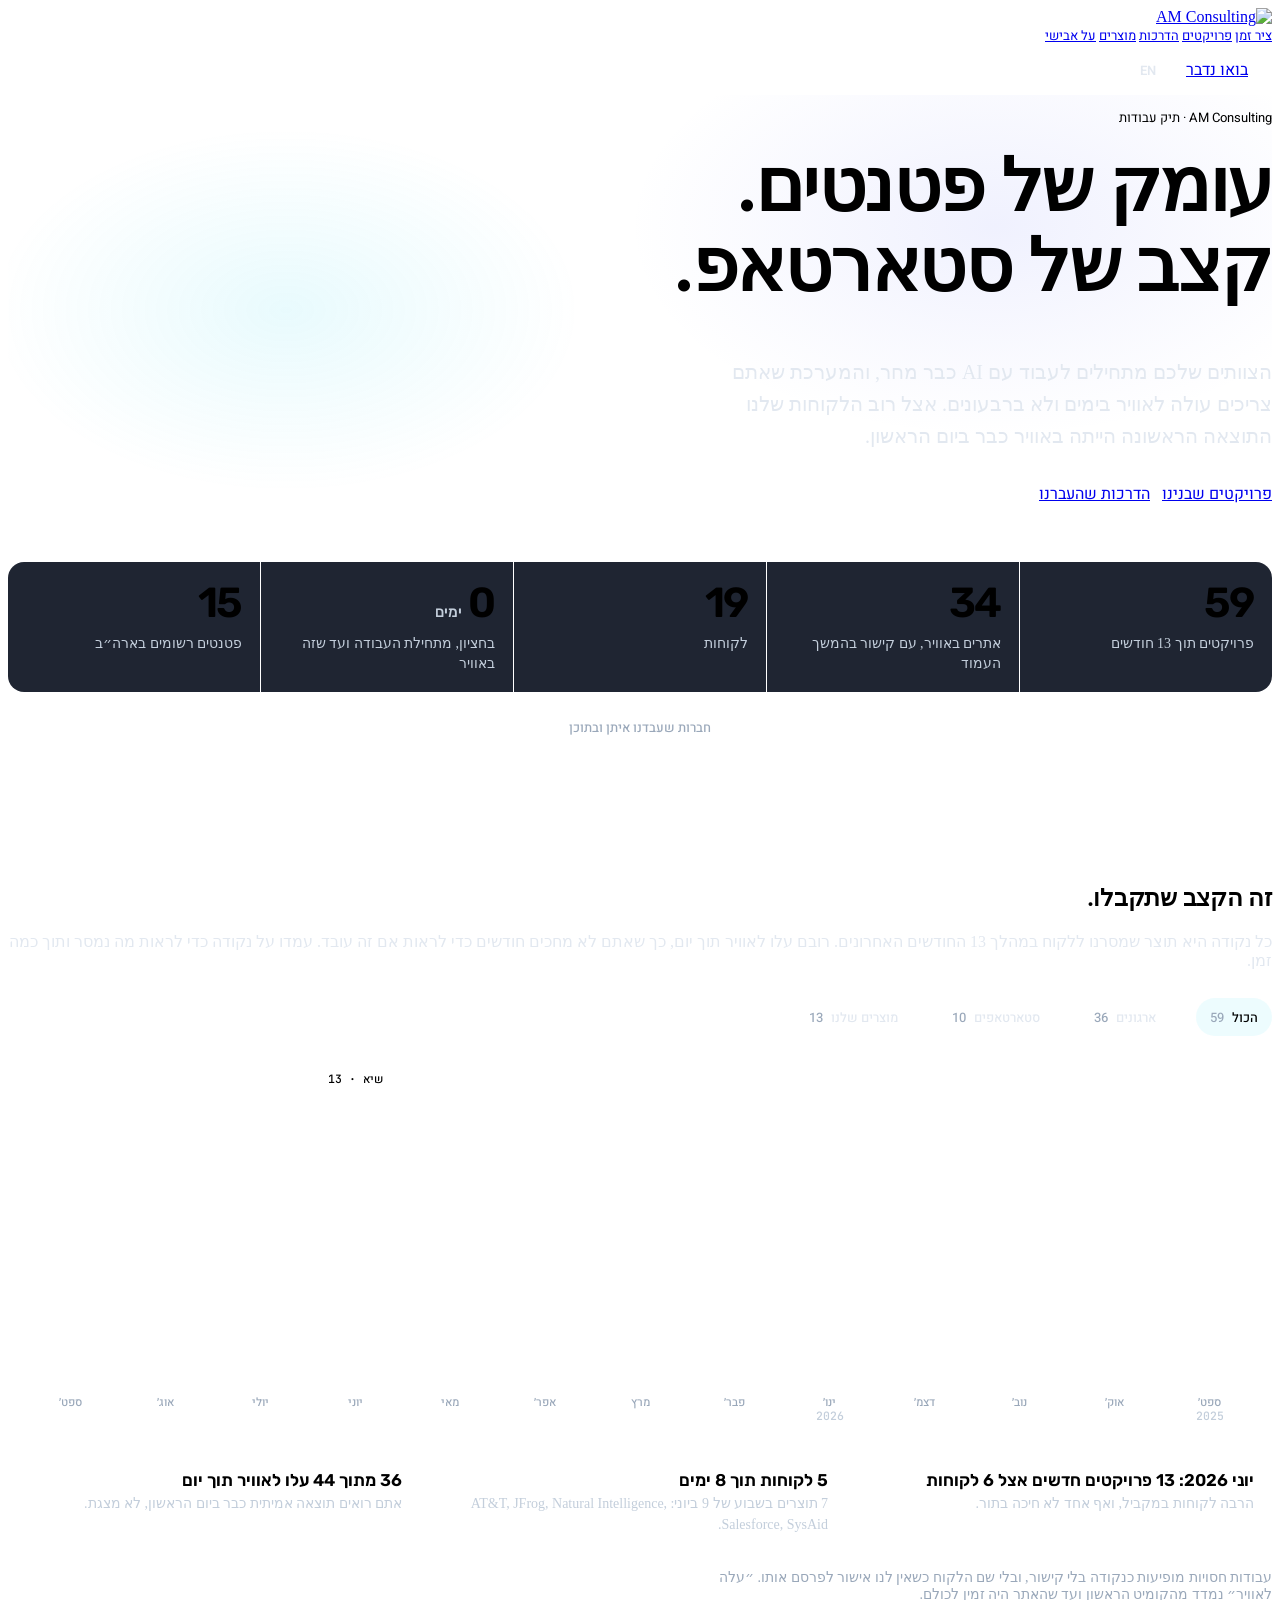
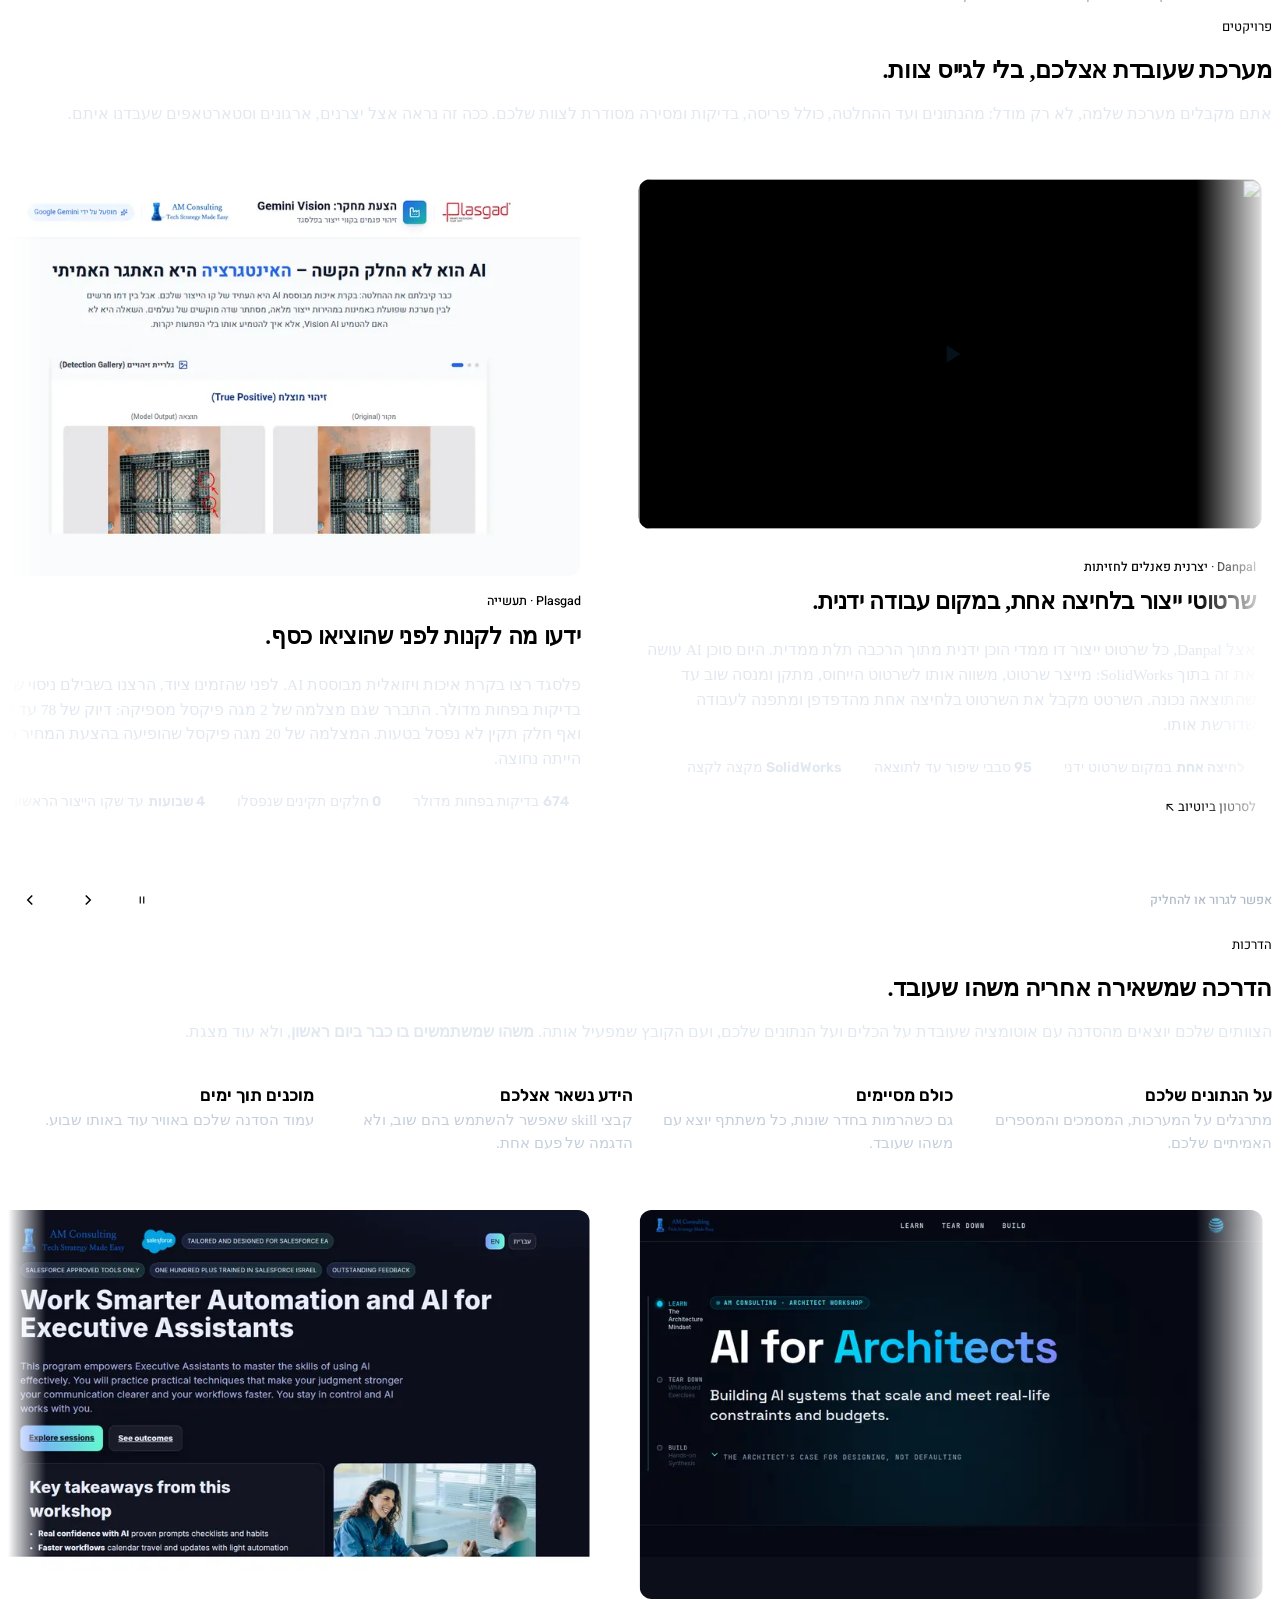
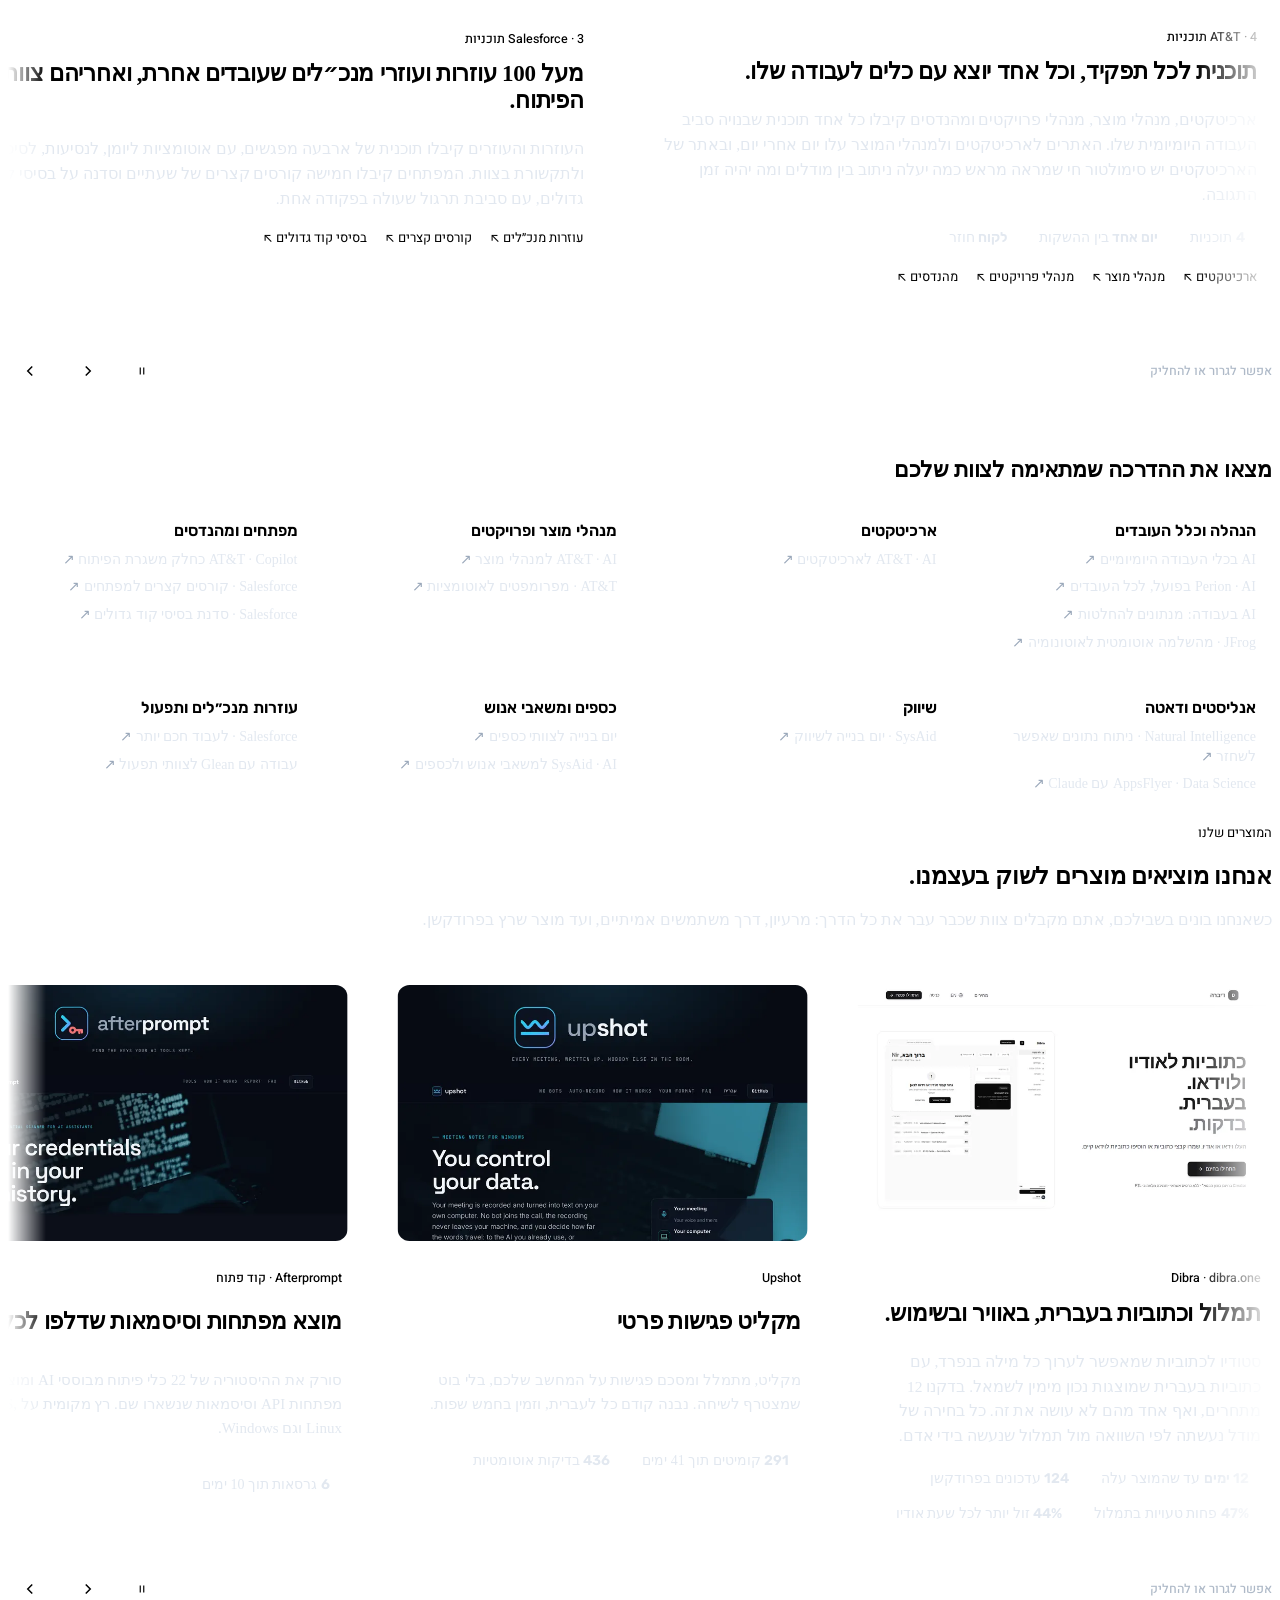
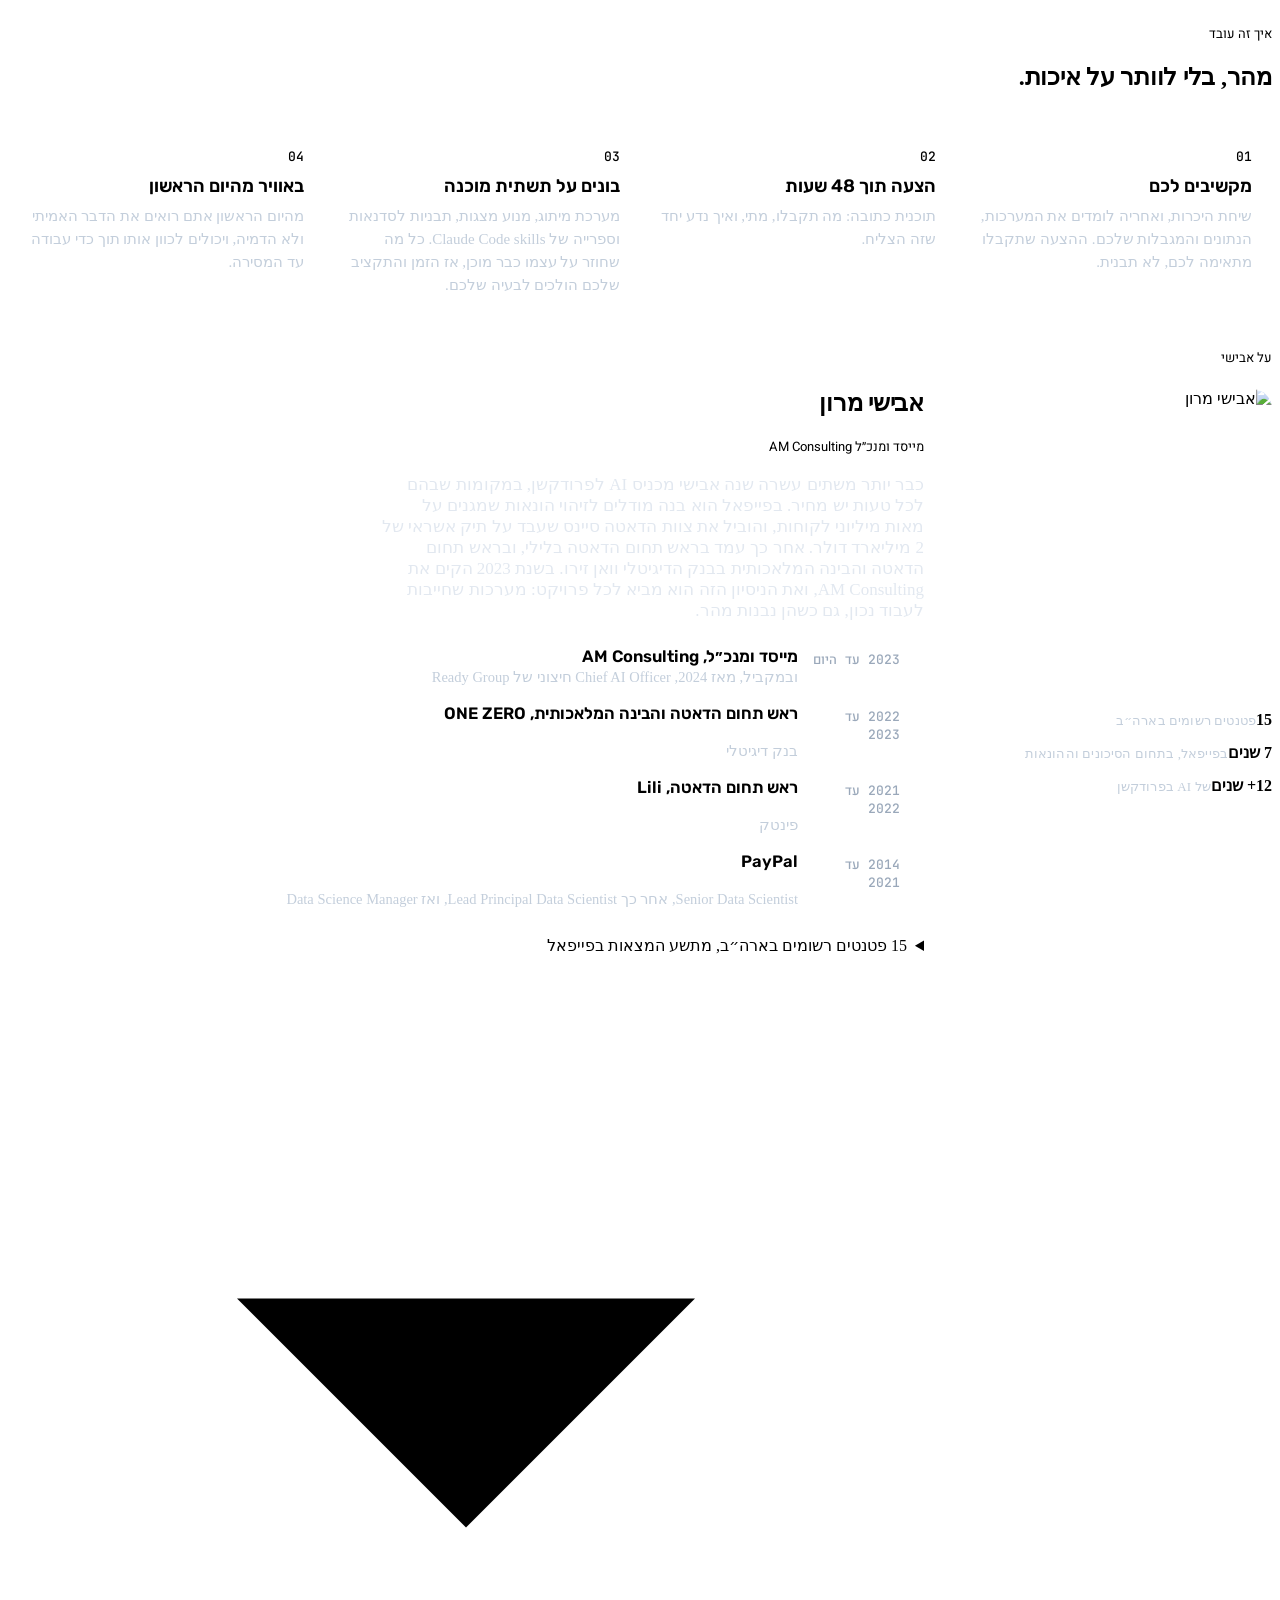
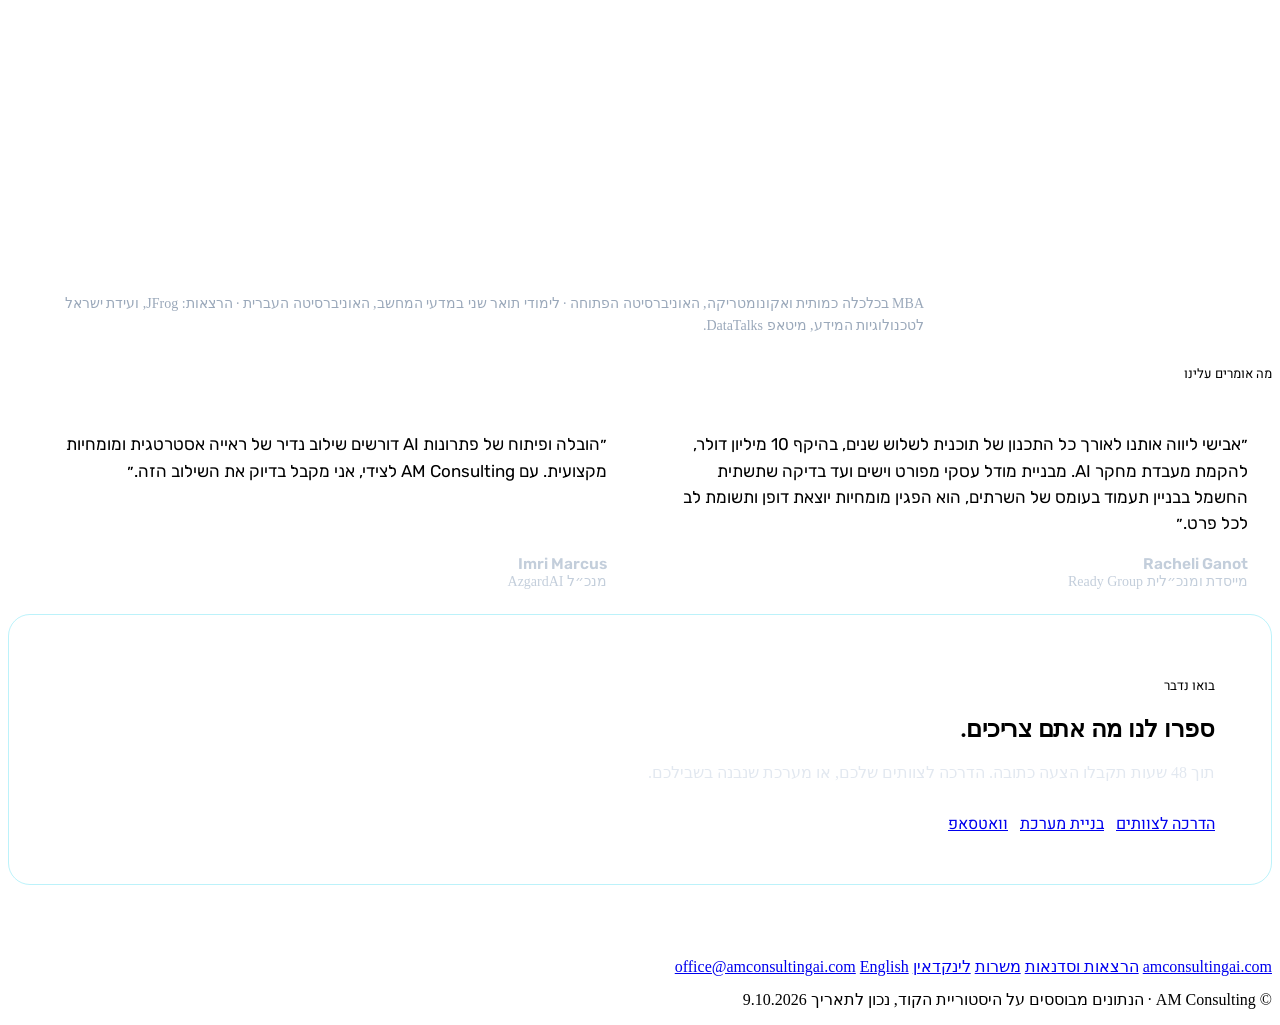
==== index.html @ 5651fde6 "Projects showcase: Hebrew first page with English version" ====
<!doctype html>
<html lang="he" dir="rtl">
<head>
<meta charset="utf-8">
<meta name="viewport" content="width=device-width,initial-scale=1">
<title>AM Consulting · תיק עבודות</title>
<meta name="description" content="59 פרויקטים של AI תוך 13 חודשים, עבור AT&T, Salesforce, AppsFlyer, SysAid וסטארטאפים. רובם עלו לאוויר כבר ביום הראשון של העבודה.">
<link rel="alternate" hreflang="he" href="./">
<link rel="alternate" hreflang="en" href="en/">
<link rel="alternate" hreflang="x-default" href="./">
<meta property="og:title" content="AM Consulting · עומק של פטנטים. קצב של סטארטאפ.">
<meta property="og:description" content="59 פרויקטים תוך 13 חודשים, רובם באוויר כבר ביום הראשון. הדרכות לארגונים ומערכות לסטארטאפים, עם קישור לכל אחד מהם.">
<meta property="og:type" content="website">
<meta property="og:locale" content="he_IL">
<meta property="og:image" content="img/og.png">
<meta name="theme-color" content="#0b0f19">
<link rel="preconnect" href="https://fonts.googleapis.com">
<link rel="preconnect" href="https://fonts.gstatic.com" crossorigin>
<link rel="stylesheet" href="https://fonts.googleapis.com/css2?family=Heebo:wght@300;400;500;600;700&family=Rubik:wght@400;500;600;700&family=Inter:wght@400;500;600&family=Space+Grotesk:wght@500;600;700&family=JetBrains+Mono:wght@400;500;600&display=swap">
<link rel="stylesheet" href="https://cdn.jsdelivr.net/gh/am-consultingai/am-assets@v2/brand.css">
<link rel="icon" href="https://cdn.jsdelivr.net/gh/am-consultingai/am-assets@v2/logo/am-favicon.png">
<link rel="stylesheet" href="site.css">
</head>
<body>

<!-- ============================== NAV ============================== -->
<nav class="nav" aria-label="ראשי">
  <div class="nav-in">
    <a href="https://www.amconsultingai.com" class="wordmark" aria-label="AM Consulting, לדף הבית">
      <img class="nav-logo" src="https://cdn.jsdelivr.net/gh/am-consultingai/am-assets@v2/logo/am-logo-white-600.png" alt="AM Consulting">
    </a>
    <div class="nav-links">
      <a href="#log">ציר זמן</a>
      <a href="#projects">פרויקטים</a>
      <a href="#training">הדרכות</a>
      <a href="#products">מוצרים</a>
      <a href="#about">על אבישי</a>
    </div>
    <a class="btn btn-pri btn-sm" href="#contact">בואו נדבר</a>
    <a class="lang" href="en/" hreflang="en" lang="en" aria-label="English version">EN</a>
  </div>
</nav>

<!-- ============================== HERO ============================== -->
<header class="hero">
  <div class="hero-in">
    <p class="eyebrow">AM Consulting · תיק עבודות</p>
    <h1>עומק של פטנטים.<br><span class="grad">קצב של סטארטאפ.</span></h1>
    <p class="lede">הצוותים שלכם מתחילים לעבוד עם AI כבר מחר, והמערכת שאתם צריכים עולה לאוויר בימים ולא ברבעונים. אצל רוב הלקוחות שלנו <b>התוצאה הראשונה הייתה באוויר כבר ביום הראשון</b>.</p>
    <div class="hero-cta">
      <a class="btn btn-pri" href="#projects">פרויקטים שבנינו</a>
      <a class="btn btn-sec" href="#training">הדרכות שהעברנו</a>
    </div>

    <dl class="stats" id="stats">
      <div><dt><span class="num" data-stat="projects">59</span></dt><dd>פרויקטים תוך 13 חודשים</dd></div>
      <div><dt><span class="num" data-stat="live_properties">34</span></dt><dd>אתרים באוויר, עם קישור בהמשך העמוד</dd></div>
      <div><dt><span class="num" data-stat="named_clients">20</span></dt><dd>לקוחות</dd></div>
      <div><dt><span class="num">0</span><small>ימים</small></dt><dd>בחציון, מתחילת העבודה ועד שזה באוויר</dd></div>
      <div><dt><span class="num">15</span></dt><dd>פטנטים רשומים בארה״ב</dd></div>
    </dl>
  </div>
</header>

<!-- ============================== LOGOS ============================== -->
<section class="logos" aria-label="חברות שעבדנו איתן">
  <p class="logos-lbl">חברות שעבדנו איתן ובתוכן</p>
  <div class="marquee">
    <ul class="marquee-track">
        <li><img src="img/logos/salesforce-white.svg" alt="Salesforce" loading="lazy" data-l="salesforce"></li>
        <li><img src="img/logos/att-white.svg" alt="AT&amp;T" loading="lazy" data-l="att"></li>
        <li><img src="img/logos/appsflyer-white.svg" alt="AppsFlyer" loading="lazy" data-l="appsflyer"></li>
        <li><img src="img/logos/orca-white.png" alt="Orca AI" loading="lazy" data-l="orca"></li>
        <li><img src="img/logos/ready-group-white.png" alt="Ready Group" loading="lazy" data-l="ready-group"></li>
        <li><img src="img/logos/paypal-white.svg" alt="PayPal" loading="lazy" data-l="paypal"></li>
        <li><img src="img/logos/onezero-white.svg" alt="ONE ZERO" loading="lazy" data-l="onezero"></li>
        <li><img src="img/logos/sysaid-white.svg" alt="SysAid" loading="lazy" data-l="sysaid"></li>
        <li><img src="img/logos/perion-white.svg" alt="Perion" loading="lazy" data-l="perion"></li>
        <li><img src="img/logos/tnm-white.png" alt="T&amp;M Group" loading="lazy" data-l="tnm"></li>
        <li><img src="img/logos/tracespan-white.png" alt="TraceSpan" loading="lazy" data-l="tracespan"></li>
        <li><img src="img/logos/plasgad-white.svg" alt="Plasgad" loading="lazy" data-l="plasgad"></li>
        <li><img src="img/logos/danpal-white.png" alt="Danpal" loading="lazy" data-l="danpal"></li>
        <li><img src="img/logos/precise-white.svg" alt="Precise" loading="lazy" data-l="precise"></li>
        <li><img src="img/logos/lawyal-white.svg" alt="Lawyal" loading="lazy" data-l="lawyal"></li>
        <li><img src="img/logos/stc-white.png" alt="Standard Textile" loading="lazy" data-l="stc"></li>
        <li><img src="img/logos/focus-white.png" alt="Focus" loading="lazy" data-l="focus"></li>
    </ul>
  </div>
</section>

<!-- ============================== SHIP LOG ============================== -->
<section class="sec" id="log">
  <p class="eyebrow">ציר זמן</p>
  <h2>זה הקצב שתקבלו.</h2>
  <p class="sub">כל נקודה היא תוצר שמסרנו ללקוח במהלך 13 החודשים האחרונים. רובם עלו לאוויר תוך יום, כך שאתם לא מחכים חודשים כדי לראות אם זה עובד. עמדו על נקודה כדי לראות מה נמסר ותוך כמה זמן.</p>

  <div class="log-filters" role="group" aria-label="סינון פרויקטים">
    <button class="chip on" data-f="all">הכול <span data-count="all"></span></button>
    <button class="chip" data-f="ent"><i class="sw ent"></i>ארגונים <span data-count="ent"></span></button>
    <button class="chip" data-f="su"><i class="sw su"></i>סטארטאפים <span data-count="su"></span></button>
    <button class="chip" data-f="own"><i class="sw own"></i>מוצרים שלנו <span data-count="own"></span></button>
  </div>

  <div class="log" id="logChart" aria-describedby="logNote"></div>
  <div class="log-tip" id="logTip" role="status" aria-live="polite" hidden></div>

  <div class="log-callouts">
    <div class="callout"><b id="peakLine">יוני 2026: 13 פרויקטים חדשים אצל 6 לקוחות</b><span>הרבה לקוחות במקביל, ואף אחד לא חיכה בתור.</span></div>
    <div class="callout"><b id="windowLine">5 לקוחות תוך 8 ימים</b><span id="windowSub">שבעה תוצרים בשבוע אחד ביוני.</span></div>
    <div class="callout"><b id="liveLine">36 מתוך 44 עלו לאוויר תוך יום</b><span>אתם רואים תוצאה אמיתית כבר ביום הראשון, לא מצגת.</span></div>
  </div>
  <p class="note" id="logNote">עבודות חסויות מופיעות כנקודה בלי קישור, ובלי שם הלקוח כשאין לנו אישור לפרסם אותו. ״עלה לאוויר״ נמדד מהקומיט הראשון ועד שהאתר היה זמין לכולם.</p>
</section>

<!-- ============================== PROJECTS ============================== -->
<section class="sec" id="projects">
  <p class="eyebrow">פרויקטים</p>
  <h2>מערכת שעובדת אצלכם, בלי לגייס צוות.</h2>
  <p class="sub">אתם מקבלים מערכת שלמה, לא רק מודל: מהנתונים ועד ההחלטה, כולל פריסה, בדיקות ומסירה מסודרת לצוות שלכם. ככה זה נראה אצל יצרנים, ארגונים וסטארטאפים שעבדנו איתם.</p>

  <div class="builds">
    <article class="build feat">
      <div class="video" data-yt="jl0lwdJ6txE">
        <button type="button" class="video-btn" aria-label="הפעלת הסרטון: סוכן AI שעובד בתוך SolidWorks" data-title="Autonomous AI agent driving SolidWorks">
          <img src="https://i.ytimg.com/vi/jl0lwdJ6txE/hqdefault.jpg" alt="" loading="lazy" width="480" height="360">
          <span class="play" aria-hidden="true"><svg viewBox="0 0 24 24"><path d="M8 5v14l11-7z"/></svg></span>
        </button>
      </div>
      <div class="case-b">
        <p class="who">Danpal · יצרנית פאנלים לחזיתות</p>
        <h3>שרטוטי ייצור בלחיצה אחת, במקום עבודה ידנית.</h3>
        <p>אצל Danpal, כל שרטוט ייצור דו ממדי הוכן ידנית מתוך הרכבה תלת ממדית. היום סוכן AI עושה את זה בתוך SolidWorks: מייצר שרטוט, משווה אותו לשרטוט הייחוס, מתקן ומנסה שוב עד שהתוצאה נכונה. השרטט מקבל את השרטוט בלחיצה אחת מהדפדפן ומתפנה לעבודה שדורשת אותו.</p>
        <ul class="facts"><li><b>לחיצה אחת</b> במקום שרטוט ידני</li><li><b>95</b> סבבי שיפור עד לתוצאה</li><li><b>SolidWorks</b> מקצה לקצה</li></ul>
        <p class="links"><a href="https://youtu.be/jl0lwdJ6txE" target="_blank" rel="noopener">לסרטון ביוטיוב ↖</a></p>
      </div>
    </article>
    <article class="build">
      <a class="shot sm" href="https://am-consultingai.github.io/plasgad-gemini-research-plan/" target="_blank" rel="noopener"><img src="img/shots/plasgad-plan.webp" alt="תוכנית הבדיקה של Plasgad לבקרת איכות ויזואלית" loading="lazy" width="800" height="500"></a>
      <p class="who">Plasgad · תעשייה</p>
      <h3>ידעו מה לקנות לפני שהוציאו כסף.</h3>
      <p>פלסגד רצו בקרת איכות ויזואלית מבוססת AI. לפני שהזמינו ציוד, הרצנו בשבילם ניסוי של 674 בדיקות בפחות מדולר. התברר שגם מצלמה של 2 מגה פיקסל מספיקה: דיוק של 78 עד 80 אחוז, ואף חלק תקין לא נפסל בטעות. המצלמה של 20 מגה פיקסל שהופיעה בהצעת המחיר פשוט לא הייתה נחוצה.</p>
      <ul class="facts"><li><b>674</b> בדיקות בפחות מדולר</li><li><b>0</b> חלקים תקינים שנפסלו</li><li><b>4 שבועות</b> עד שקו הייצור הראשון עובד</li></ul>
    </article>
    <article class="build">
      <a class="shot sm" href="https://focus-automation-project.amconsultingai.com/" target="_blank" rel="noopener"><img src="img/shots/focus.webp" alt="עמוד פרויקט האוטומציה של Focus" loading="lazy" width="800" height="500"></a>
      <p class="who">Focus · תכנון פיננסי וניהול הון</p>
      <h3>הצעות ללקוחות, בלי לטבוע במסמכים.</h3>
      <p>אצל Focus, הכנת הצעה ללקוח הייתה עבודה ידנית ועמוסת מסמכים. היום יש להם תהליך מונחה שמוביל מהאפיון ועד ההצעה המוכנה, כך שהצוות מקדיש את הזמן ללקוח ולא לניירת.</p>
    </article>
    <article class="build">
      <p class="who">Precise / Lawyal · טכנולוגיה למשרדי עורכי דין</p>
      <h3>התאמת חשבוניות לבנק, בלי לעבור שורה שורה.</h3>
      <p>המנוע מתאים כל תנועה בבנק לחשבונית הנכונה, ומשאיר לאדם רק לאשר בסוף. אב טיפוס עבד כבר אחרי 4 ימי עבודה. משם בנינו אותו כמנוע בענן של AWS ששולב בפלטפורמה של Lawyal, יחד עם המפתחים של הלקוח, כך שהידע נשאר אצלם.</p>
      <ul class="facts"><li><b>4 ימים</b> עד אב טיפוס עובד</li><li><b>AWS</b> Lambda, ECS ותשתית כקוד</li></ul>
    </article>
    <article class="build">
      <p class="who">STC · הנדסה</p>
      <h3>DrawingExtract</h3>
      <p>במקום לקרוא שרטוטים הנדסיים ולהעתיק מהם נתונים ביד, המערכת קוראת אותם בעזרת Claude ומחזירה נתונים מסודרים. כל התשתית מוגדרת כקוד, והגרסה הראשונה הייתה באוויר יום וחצי אחרי תחילת העבודה.</p>
      <ul class="facts"><li><b>יום וחצי</b> עד גרסה באוויר</li><li><b>Terraform</b> ותהליכי רקע</li></ul>
    </article>
    <article class="build wide">
      <p class="who">Ready Group · פיתוח תוכנה וחומרה · ייעוץ</p>
      <h3>הובלת AI ברמת הנהלה, בלי לגייס מנהל במשרה מלאה.</h3>
      <p>מאז 2024 Ready Group מקבלים מאיתנו Chief AI Officer חיצוני, שמוביל את צוות הבינה המלאכותית ושותף להחלטות הגדולות. יחד תכננו מעבדת מחקר AI לשלוש שנים בהיקף 10 מיליון דולר, מהמודל העסקי ועד השאלה אם החשמל בבניין יחזיק את השרתים.</p>
      <ul class="facts"><li><b>$10M</b> היקף התוכנית</li><li><b>3 שנים</b> מפת דרכים</li><li><b>מעל שנתיים</b> של ליווי</li></ul>
    </article>
  </div>
</section>

<!-- ============================== TRAINING ============================== -->
<section class="sec" id="training">
  <p class="eyebrow">הדרכות</p>
  <h2>הדרכה שמשאירה אחריה משהו שעובד.</h2>
  <p class="sub">הצוותים שלכם יוצאים מהסדנה עם אוטומציה שעובדת על הכלים ועל הנתונים שלכם, ועם הקובץ שמפעיל אותה. <b>משהו שמשתמשים בו כבר ביום ראשון</b>, ולא עוד מצגת.</p>

  <div class="promises">
    <div><b>על הנתונים שלכם</b><span>מתרגלים על המערכות, המסמכים והמספרים האמיתיים שלכם.</span></div>
    <div><b>כולם מסיימים</b><span>גם כשהרמות בחדר שונות, כל משתתף יוצא עם משהו שעובד.</span></div>
    <div><b>הידע נשאר אצלכם</b><span>קבצי skill שאפשר להשתמש בהם שוב, ולא הדגמה של פעם אחת.</span></div>
    <div><b>מוכנים תוך ימים</b><span>עמוד הסדנה שלכם באוויר עוד באותו שבוע.</span></div>
  </div>

  <div class="cases">
    <article class="case feat">
      <a class="shot" href="https://att-ai-for-arch.amconsultingai.com/" target="_blank" rel="noopener"><img src="img/shots/att-ai-for-arch.webp" alt="אתר הסדנה לארכיטקטים של AT&amp;T" loading="lazy" width="800" height="500"></a>
      <div class="case-b">
        <p class="who">AT&amp;T · 4 תוכניות</p>
        <h3>תוכנית לכל תפקיד, וכל אחד יוצא עם כלים לעבודה שלו.</h3>
        <p>ארכיטקטים, מנהלי מוצר, מנהלי פרויקטים ומהנדסים קיבלו כל אחד תוכנית שבנויה סביב העבודה היומיומית שלו. האתרים לארכיטקטים ולמנהלי המוצר עלו יום אחרי יום, ובאתר של הארכיטקטים יש סימולטור חי שמראה מראש כמה יעלה ניתוב בין מודלים ומה יהיה זמן התגובה.</p>
        <ul class="facts"><li><b>4</b> תוכניות</li><li><b>יום אחד</b> בין ההשקות</li><li><b>לקוח</b> חוזר</li></ul>
        <p class="links"><a href="https://att-ai-for-arch.amconsultingai.com/" target="_blank" rel="noopener">ארכיטקטים ↖</a><a href="https://att-ai-for-pm.amconsultingai.com/" target="_blank" rel="noopener">מנהלי מוצר ↖</a><a href="https://att-ai-project-managers.amconsultingai.com/" target="_blank" rel="noopener">מנהלי פרויקטים ↖</a><a href="https://att-ai-tdp.amconsultingai.com/" target="_blank" rel="noopener">מהנדסים ↖</a></p>
      </div>
    </article>

    <article class="case">
      <a class="shot" href="https://am-consultingai.github.io/am_sf_ea_ai/" target="_blank" rel="noopener"><img src="img/shots/sf-ea.webp" alt="אתר התוכנית לעוזרות מנכ״לים ב Salesforce" loading="lazy" width="800" height="500"></a>
      <div class="case-b">
        <p class="who">Salesforce · 3 תוכניות</p>
        <h3>מעל 100 עוזרות ועוזרי מנכ״לים שעובדים אחרת, ואחריהם צוותי הפיתוח.</h3>
        <p>העוזרות והעוזרים קיבלו תוכנית של ארבעה מפגשים, עם אוטומציות ליומן, לנסיעות, לסיכומים ולתקשורת בצוות. המפתחים קיבלו חמישה קורסים קצרים של שעתיים וסדנה על בסיסי קוד גדולים, עם סביבת תרגול שעולה בפקודה אחת.</p>
        <p class="links"><a href="https://am-consultingai.github.io/am_sf_ea_ai/" target="_blank" rel="noopener">עוזרות מנכ״לים ↖</a><a href="https://sf-micro-learning.amconsultingai.com/" target="_blank" rel="noopener">קורסים קצרים ↖</a><a href="https://sf-large-codebases-ws.amconsultingai.com/" target="_blank" rel="noopener">בסיסי קוד גדולים ↖</a></p>
      </div>
    </article>

    <article class="case">
      <a class="shot" href="https://ds-for-analysts.amconsultingai.com/" target="_blank" rel="noopener"><img src="img/shots/ds-for-analysts.webp" alt="אתר סדנת Data Science לאנליסטים של AppsFlyer" loading="lazy" width="800" height="500"></a>
      <div class="case-b">
        <p class="who">AppsFlyer · לקוח חוזר</p>
        <h3>האנליסטים בונים מודלים לבד, וצוות הדאטה מתפנה.</h3>
        <p>אחרי הסדנה הראשונה האנליסטים כבר שולפים נתונים בעצמם, וצוות הדאטה מקבל הרבה פחות פניות. בסדנה השנייה הם בונים מודל לחיזוי נטישה ומודל לחיזוי הכנסות, על עותק סינתטי של הנתונים שלהם, ונשארים עם בערך 120 שורות Python שהם מריצים בעצמם כל חודש.</p>
        <ul class="facts"><li><b>2</b> סדנאות</li><li><b>אחר צהריים</b> אחד עד מודל ראשון</li><li><b>17</b> אנליסטים</li></ul>
        <p class="links"><a href="https://ds-for-analysts.amconsultingai.com/" target="_blank" rel="noopener">עמוד הסדנה ↖</a></p>
      </div>
    </article>

    <article class="case">
      <a class="shot" href="https://ai-for-marketing-sysaid.amconsultingai.com/" target="_blank" rel="noopener"><img src="img/shots/sysaid-marketing.webp" alt="אתר יום הבנייה לשיווק של SysAid" loading="lazy" width="800" height="500"></a>
      <div class="case-b">
        <p class="who">SysAid · לקוח חוזר</p>
        <h3>צוות השיווק בנה לעצמו כלים ביום אחד.</h3>
        <p>ביום בנייה אחד, שסמנכ״ל השיווק פתח, כל אחד בצוות השיווק בנה כלי לעבודה היומיומית שלו. אחר כך הגיע תורם של צוותי HR והכספים, באותה שיטה.</p>
        <p class="links"><a href="https://ai-for-marketing-sysaid.amconsultingai.com/" target="_blank" rel="noopener">שיווק ↖</a><a href="https://am-consultingai.github.io/sysaid-hr-finance-AI-workshop-pres/" target="_blank" rel="noopener">HR וכספים ↖</a></p>
      </div>
    </article>

    <article class="case proof">
      <div class="proof-vis" aria-hidden="true">
        <code>module mpcp_gate_decoder (…);</code>
        <ul><li><i>✓</i>testbench שבודק את עצמו</li><li><i>✓</i>מודל ייחוס בשפת C</li><li><i>✓</i>בדיקה מול Wireshark</li><li><i>✓</i>מעל 200 אלף קלטים פגומים, אפס קריסות</li></ul>
      </div>
      <div class="case-b">
        <p class="who">TraceSpan · הנדסת חומרה</p>
        <h3>קוד חומרה שנכתב על ידי AI, עם הוכחה שאפשר לסמוך עליו.</h3>
        <p>צוות FPGA קיבל תוכנית של שמונה שבועות להטמעת AI, ולצידה הוכחה מעשית: מפענח לתקן IEEE 802.3ah שנכתב על ידי AI ונבדק בשלוש דרכים בלתי תלויות. התוכנית וההוכחה היו מוכנות תוך 48 שעות.</p>
        <p class="links"><a href="https://github.com/am-consultingai/tracespan-mpcp-rtl-demo" target="_blank" rel="noopener">לקוד המלא בגיטהאב ↖</a></p>
      </div>
    </article>

  </div>

  <h3 class="h3sec">מצאו את ההדרכה שמתאימה לצוות שלכם</h3>
  <div class="roles">
    <div class="role"><b>הנהלה וכלל העובדים</b><a href="https://ai-zero-to-hero.amconsultingai.com/" target="_blank" rel="noopener">AI בכלי העבודה היומיומיים</a><a href="https://perion-ai-forall.amconsultingai.com/" target="_blank" rel="noopener">Perion · AI בפועל, לכל העובדים</a><a href="https://4-sessions-diverse-ai-workshop.amconsultingai.com/" target="_blank" rel="noopener">AI בעבודה: מנתונים להחלטות</a><a href="https://from-autocomplete-to-autonomy.amconsultingai.com/" target="_blank" rel="noopener">JFrog · מהשלמה אוטומטית לאוטונומיה</a></div>
    <div class="role"><b>ארכיטקטים</b><a href="https://att-ai-for-arch.amconsultingai.com/" target="_blank" rel="noopener">AT&amp;T · AI לארכיטקטים</a></div>
    <div class="role"><b>מנהלי מוצר ופרויקטים</b><a href="https://att-ai-for-pm.amconsultingai.com/" target="_blank" rel="noopener">AT&amp;T · AI למנהלי מוצר</a><a href="https://att-ai-project-managers.amconsultingai.com/" target="_blank" rel="noopener">AT&amp;T · מפרומפטים לאוטומציות</a></div>
    <div class="role"><b>מפתחים ומהנדסים</b><a href="https://att-ai-tdp.amconsultingai.com/" target="_blank" rel="noopener">AT&amp;T · Copilot כחלק משגרת הפיתוח</a><a href="https://sf-micro-learning.amconsultingai.com/" target="_blank" rel="noopener">Salesforce · קורסים קצרים למפתחים</a><a href="https://sf-large-codebases-ws.amconsultingai.com/" target="_blank" rel="noopener">Salesforce · סדנת בסיסי קוד גדולים</a></div>
    <div class="role"><b>אנליסטים ודאטה</b><a href="https://am-consultingai.github.io/ni-stats-workshop-page/" target="_blank" rel="noopener">Natural Intelligence · ניתוח נתונים שאפשר לשחזר</a><a href="https://ds-for-analysts.amconsultingai.com/" target="_blank" rel="noopener">AppsFlyer · Data Science עם Claude</a></div>
    <div class="role"><b>שיווק</b><a href="https://ai-for-marketing-sysaid.amconsultingai.com/" target="_blank" rel="noopener">SysAid · יום בנייה לשיווק</a></div>
    <div class="role"><b>כספים ומשאבי אנוש</b><a href="https://ai-for-cfo.amconsultingai.com/" target="_blank" rel="noopener">יום בנייה לצוותי כספים</a><a href="https://am-consultingai.github.io/sysaid-hr-finance-AI-workshop-pres/" target="_blank" rel="noopener">SysAid · AI למשאבי אנוש ולכספים</a></div>
    <div class="role"><b>עוזרות מנכ״לים ותפעול</b><a href="https://am-consultingai.github.io/am_sf_ea_ai/" target="_blank" rel="noopener">Salesforce · לעבוד חכם יותר</a><a href="https://am-consultingai.github.io/am_ma_biz_ops/" target="_blank" rel="noopener">עבודה עם Glean לצוותי תפעול</a></div>
  </div>
</section>

<!-- ============================== PRODUCTS ============================== -->
<section class="sec" id="products">
  <p class="eyebrow">המוצרים שלנו</p>
  <h2>אנחנו מוציאים מוצרים לשוק בעצמנו.</h2>
  <p class="sub">כשאנחנו בונים בשבילכם, אתם מקבלים צוות שכבר עבר את כל הדרך: מרעיון, דרך משתמשים אמיתיים, ועד מוצר שרץ בפרודקשן.</p>

  <div class="prods">
    <article class="prod big">
      <a class="shot" href="https://dibra.one/" target="_blank" rel="noopener"><img src="img/shots/dibra.webp" alt="Dibra, תמלול וכתוביות בעברית" loading="lazy" width="800" height="500"></a>
      <div class="case-b">
        <p class="who">Dibra · dibra.one</p>
        <h3>תמלול וכתוביות בעברית, באוויר ובשימוש.</h3>
        <p>סטודיו לכתוביות שמאפשר לערוך כל מילה בנפרד, עם כתוביות בעברית שמוצגות נכון מימין לשמאל. בדקנו 12 מתחרים, ואף אחד מהם לא עושה את זה. כל בחירה של מודל נעשתה לפי השוואה מול תמלול שנעשה בידי אדם.</p>
        <ul class="facts"><li><b>12 ימים</b> עד שהמוצר עלה</li><li><b>124</b> עדכונים בפרודקשן</li><li><b>47%</b> פחות טעויות בתמלול</li><li><b>44%</b> זול יותר לכל שעת אודיו</li></ul>
      </div>
    </article>
    <article class="prod">
      <a class="shot" href="https://upshot.amconsultingai.com/" target="_blank" rel="noopener"><img src="img/shots/upshot.webp" alt="האתר של Upshot" loading="lazy" width="800" height="500"></a>
      <p class="who">Upshot</p>
      <h3>מקליט פגישות פרטי</h3>
      <p>מקליט, מתמלל ומסכם פגישות על המחשב שלכם, בלי בוט שמצטרף לשיחה. נבנה קודם כל לעברית, וזמין בחמש שפות.</p>
      <ul class="facts"><li><b>291</b> קומיטים תוך 41 ימים</li><li><b>436</b> בדיקות אוטומטיות</li></ul>
    </article>
    <article class="prod">
      <a class="shot" href="https://am-consultingai.github.io/afterprompt/" target="_blank" rel="noopener"><img src="img/shots/afterprompt.webp" alt="האתר של Afterprompt" loading="lazy" width="800" height="500"></a>
      <p class="who">Afterprompt · קוד פתוח</p>
      <h3>מוצא מפתחות וסיסמאות שדלפו לכלי AI</h3>
      <p>סורק את ההיסטוריה של 22 כלי פיתוח מבוססי AI ומוצא מפתחות API וסיסמאות שנשארו שם. רץ מקומית על macOS, Linux וגם Windows.</p>
      <ul class="facts"><li><b>6</b> גרסאות תוך 10 ימים</li></ul>
    </article>
    <article class="prod">
      <div class="engine" aria-hidden="true"><span>init</span><span>repo</span><span>pages</span><span>deploy</span><b>13 s</b></div>
      <p class="who">מנוע המצגות · כלי פנימי</p>
      <h3>הסיבה שתקבלו תוצאות מהר</h3>
      <p>תשתית למצגות אינטראקטיביות ממותגות, עם פקודה אחת שפותחת ריפו, מגדירה אחסון ומעלה לאוויר. בשבועות הראשונים יצאו ממנה שמונה מצגות ללקוחות, ואחת מהן עלתה 13 שניות אחרי הקומיט הראשון.</p>
    </article>
  </div>
</section>

<!-- ============================== METHOD ============================== -->
<section class="sec" id="method">
  <p class="eyebrow">איך זה עובד</p>
  <h2>מהר, בלי לוותר על איכות.</h2>
  <ol class="steps">
    <li><span class="n">01</span><b>מקשיבים לכם</b><p>שיחת היכרות, ואחריה לומדים את המערכות, הנתונים והמגבלות שלכם. ההצעה שתקבלו מתאימה לכם, לא תבנית.</p></li>
    <li><span class="n">02</span><b>הצעה תוך 48 שעות</b><p>תוכנית כתובה: מה תקבלו, מתי, ואיך נדע יחד שזה הצליח.</p></li>
    <li><span class="n">03</span><b>בונים על תשתית מוכנה</b><p>מערכת מיתוג, מנוע מצגות, תבניות לסדנאות וספרייה של Claude Code skills. כל מה שחוזר על עצמו כבר מוכן, אז הזמן והתקציב שלכם הולכים לבעיה שלכם.</p></li>
    <li><span class="n">04</span><b>באוויר מהיום הראשון</b><p>מהיום הראשון אתם רואים את הדבר האמיתי ולא הדמיה, ויכולים לכוון אותו תוך כדי עבודה עד המסירה.</p></li>
  </ol>
</section>

<!-- ============================== ABOUT ============================== -->
<section class="sec" id="about">
  <p class="eyebrow">על אבישי</p>
  <div class="about">
    <div class="about-l">
      <img class="portrait" src="https://cdn.jsdelivr.net/gh/am-consultingai/am-assets@v2/portrait/avishay-400.png" alt="אבישי מרון" width="400" height="400" loading="lazy">
      <div class="creds">
        <div><b>15</b><span>פטנטים רשומים בארה״ב</span></div>
        <div><b>7 שנים</b><span>בפייפאל, בתחום הסיכונים וההונאות</span></div>
        <div><b>12+ שנים</b><span>של AI בפרודקשן</span></div>
      </div>
    </div>
    <div class="about-r">
      <h2>אבישי מרון</h2>
      <p class="role-line">מייסד ומנכ״ל AM Consulting</p>
      <p class="biotext">כבר יותר משתים עשרה שנה אבישי מכניס AI לפרודקשן, במקומות שבהם לכל טעות יש מחיר. בפייפאל הוא בנה מודלים לזיהוי הונאות שמגנים על מאות מיליוני לקוחות, והוביל את צוות הדאטה סיינס שעבד על תיק אשראי של 2 מיליארד דולר. אחר כך עמד בראש תחום הדאטה בלילי, ובראש תחום הדאטה והבינה המלאכותית בבנק הדיגיטלי וואן זירו. בשנת 2023 הקים את AM Consulting, ואת הניסיון הזה הוא מביא לכל פרויקט: מערכות שחייבות לעבוד נכון, גם כשהן נבנות מהר.</p>

      <ol class="career">
        <li><span>2023 עד היום</span><b>מייסד ומנכ״ל, AM Consulting</b><em>ובמקביל, מאז 2024, Chief AI Officer חיצוני של Ready Group</em></li>
        <li><span>2022 עד 2023</span><b>ראש תחום הדאטה והבינה המלאכותית, ONE ZERO</b><em>בנק דיגיטלי</em></li>
        <li><span>2021 עד 2022</span><b>ראש תחום הדאטה, Lili</b><em>פינטק</em></li>
        <li><span>2014 עד 2021</span><b>PayPal</b><em>Senior Data Scientist, אחר כך Lead Principal Data Scientist, ואז Data Science Manager</em></li>
      </ol>

      <details class="acc patents">
        <summary>15 פטנטים רשומים בארה״ב, מתשע המצאות בפייפאל<svg class="chev" viewBox="0 0 24 24"><path d="M6 9l6 6 6-6"/></svg></summary>
        <ul class="acc-b">
          <li><b>קיבוץ עסקאות בזמן אמת:</b> כל תשלום משויך מיד לקבוצה של עסקאות דומות מהעבר, וכך מזהים הונאה. <code>US10866995</code> <code>US11507631</code> <code>US12271870</code></li>
          <li><b>חשבונות שקשורים להונאה מוכרת:</b> מזהה חשבונות שחולקים מאפיינים עם כמה חשבונות הונאה ידועים. <code>US11182795</code> <code>US12469035</code></li>
          <li><b>הנדסת פיצ׳רים אוטומטית:</b> בוחרת ובונה פיצ׳רים למודלים של עסקאות. <code>US11443224</code></li>
          <li><b>פענוח מחרוזות אקראיות:</b> מסווג כתובות URL ומחרוזות שנראות אקראיות, כדי להבין מה המשתמש מנסה לעשות. <code>US11249965</code> <code>US12259860</code></li>
          <li><b>מיקום של כתובות רשת:</b> מיקום אמין מתוך אותות רועשים. <code>US10762103</code> <code>US11609929</code></li>
          <li><b>מיזוג נתונים לפי קרבה:</b> ממזג מאגרי מיקום, עם תיקוף. <code>US11422983</code></li>
          <li><b>Join מבוזר לפי טווחים:</b> חיבור מהיר של טבלאות לפי טווחים, למשל טווחי IP. <code>US10706050</code></li>
          <li><b>סיווג אתרים בכמה שלבים:</b> שרשרת של מודלים שמסווגת אתרים בעלות נמוכה. <code>US10936677</code> <code>US11475079</code></li>
          <li><b>הערכה אוטומטית של התראות שווא בהתאמת אתרים</b> <code>US11468129</code></li>
        </ul>
      </details>
      <p class="edu">MBA בכלכלה כמותית ואקונומטריקה, האוניברסיטה הפתוחה · לימודי תואר שני במדעי המחשב, האוניברסיטה העברית · הרצאות: JFrog, ועידת ישראל לטכנולוגיות המידע, מיטאפ DataTalks.</p>
    </div>
  </div>
</section>

<!-- ============================== VOICES ============================== -->
<section class="sec" id="voices">
  <p class="eyebrow">מה אומרים עלינו</p>
  <div class="voices">
    <figure class="voice">
      <blockquote>״אבישי ליווה אותנו לאורך כל התכנון של תוכנית לשלוש שנים, בהיקף 10 מיליון דולר, להקמת מעבדת מחקר AI. מבניית מודל עסקי מפורט וישים ועד בדיקה שתשתית החשמל בבניין תעמוד בעומס של השרתים, הוא הפגין מומחיות יוצאת דופן ותשומת לב לכל פרט.״</blockquote>
      <figcaption><b>Racheli Ganot</b> מייסדת ומנכ״לית Ready Group</figcaption>
    </figure>
    <figure class="voice">
      <blockquote>״הובלה ופיתוח של פתרונות AI דורשים שילוב נדיר של ראייה אסטרטגית ומומחיות מקצועית. עם AM Consulting לצידי, אני מקבל בדיוק את השילוב הזה.״</blockquote>
      <figcaption><b>Imri Marcus</b> מנכ״ל AzgardAI</figcaption>
    </figure>
  </div>
</section>

<!-- ============================== CONTACT ============================== -->
<section class="sec cta" id="contact">
  <div class="cta-box">
    <p class="eyebrow">בואו נדבר</p>
    <h2>ספרו לנו מה אתם צריכים.</h2>
    <p class="sub">תוך 48 שעות תקבלו הצעה כתובה. הדרכה לצוותים שלכם, או מערכת שנבנה בשבילכם.</p>
    <div class="hero-cta">
      <a class="btn btn-pri" href="mailto:office@amconsultingai.com?subject=%D7%94%D7%93%D7%A8%D7%9B%D7%94%20%D7%9C%D7%A6%D7%95%D7%95%D7%AA%D7%99%D7%9D">הדרכה לצוותים</a>
      <a class="btn btn-sec" href="mailto:office@amconsultingai.com?subject=%D7%91%D7%A0%D7%99%D7%99%D7%AA%20%D7%9E%D7%A2%D7%A8%D7%9B%D7%AA">בניית מערכת</a>
      <a class="btn btn-sec" href="https://wa.me/972512997867" target="_blank" rel="noopener">וואטסאפ</a>
    </div>
  </div>
</section>

<footer>
  <div class="flinks">
    <a href="https://www.amconsultingai.com">amconsultingai.com</a>
    <a href="https://keynotes-workshops.amconsultingai.com/">הרצאות וסדנאות</a>
    <a href="https://career.amconsultingai.com/">משרות</a>
    <a href="https://www.linkedin.com/in/avishay-meron/">לינקדאין</a>
    <a href="mailto:office@amconsultingai.com">office@amconsultingai.com</a>
    <a href="en/" hreflang="en" lang="en">English</a>
  </div>
  <p class="fnote">© AM Consulting · הנתונים מבוססים על היסטוריית הקוד, נכון לתאריך <span id="genDate">9.10.2026</span></p>
</footer>

<script src="data/projects.js"></script>
<script src="site.js"></script>
</body>
</html>
---- site.css ----
/* Projects showcase — page layout on top of am-assets@v2/brand.css.
   Brand tokens (--bg, --cyan, --display …) come from brand.css; only page-level
   layout and the ship-log chart live here. */

:root{
  --ent:var(--cyan); --su:var(--indigo); --own:var(--good);
  --r:16px;
  /* contrast: brand greys lifted for small text on the dark background
     — all at least 7.5:1 on --bg and --card (old --s4 was 3.9:1) */
  --s2:#e2e8f0; --s3:#c3cedb; --s4:#9aa8ba;
}
body{font-weight:400}
.sub,.lede,.biotext{color:var(--s2)}

/* Drive doc 02: small uppercase labels read as dated — use sentence-case mono labels */
.eyebrow{font-size:13px;text-transform:none;letter-spacing:.02em}
.nav-links{font-size:13px;text-transform:none;letter-spacing:.01em}

/* ---------- hero ---------- */
.hero{position:relative;overflow:hidden;border-bottom:1px solid var(--line-soft);
  background:
    radial-gradient(900px 420px at 85% -10%,rgba(129,140,248,.16),transparent 60%),
    radial-gradient(700px 380px at 0% 0%,rgba(34,211,238,.12),transparent 60%),
    var(--deep)}
.hero::after{content:"";position:absolute;inset:0;pointer-events:none;opacity:.35;
  background-image:linear-gradient(var(--line-soft) 1px,transparent 1px),linear-gradient(90deg,var(--line-soft) 1px,transparent 1px);
  background-size:48px 48px;mask-image:linear-gradient(#000,transparent 85%)}
.hero-in{position:relative;z-index:1;max-width:var(--maxw);margin:0 auto;padding:92px var(--pad) 56px}
.hero h1{font-size:clamp(38px,7.4vw,74px);margin-top:20px;letter-spacing:-.035em;line-height:1.02}
.lede{margin-top:22px;max-width:58ch;font-size:clamp(17px,2.4vw,20px);color:var(--s2);line-height:1.6}
.lede b{color:var(--ink);font-weight:500}
.hero-cta{display:flex;gap:12px;flex-wrap:wrap;margin-top:30px}

.stats{display:grid;grid-template-columns:repeat(5,1fr);gap:1px;margin:56px 0 0;
  background:var(--line);border:1px solid var(--line);border-radius:var(--r);overflow:hidden}
.stats>div{background:rgba(13,19,33,.92);padding:20px 18px 18px}
.stats dt{font-family:var(--display);font-weight:600;font-size:clamp(30px,4vw,42px);line-height:1;letter-spacing:-.03em}
.stats dt small{font-size:15px;color:var(--s3);margin-inline-start:6px;letter-spacing:0;font-weight:500}
.stats dd{margin:10px 0 0;font-size:14px;color:var(--s3);line-height:1.4}
@media(max-width:900px){.stats{grid-template-columns:repeat(2,1fr)}.stats>div:last-child{grid-column:span 2}}

/* ---------- logos ---------- */
.logos{border-bottom:1px solid var(--line-soft);background:var(--deep);padding:26px 0 30px;overflow:hidden}
.logos-lbl{max-width:var(--maxw);margin:0 auto 18px;padding:0 var(--pad);font:500 13px var(--mono);color:var(--s4);text-align:center}
.marquee{position:relative;max-width:1400px;margin:0 auto;
  -webkit-mask-image:linear-gradient(90deg,transparent,#000 8%,#000 92%,transparent);mask-image:linear-gradient(90deg,transparent,#000 8%,#000 92%,transparent)}
.marquee-track{list-style:none;margin:0;padding:0 var(--pad);display:flex;flex-wrap:wrap;justify-content:center;align-items:center;gap:26px 52px}
.marquee-track li{flex:none;height:48px;display:flex;align-items:center}
.marquee-track img{display:block;height:30px;width:auto;max-width:150px;object-fit:contain;opacity:.9;transition:opacity .25s}
.marquee-track li:hover img{opacity:1}
/* optical sizing — tall marks need more height to match the wordmarks */
.marquee-track img[data-l="jfrog"],.marquee-track img[data-l="precise"]{height:46px}
.marquee-track img[data-l="salesforce"],.marquee-track img[data-l="ready-group"],.marquee-track img[data-l="focus"],
.marquee-track img[data-l="danpal"],.marquee-track img[data-l="tracespan"],.marquee-track img[data-l="plasgad"]{height:40px}
.marquee-track img[data-l="appsflyer"],.marquee-track img[data-l="onezero"]{height:24px}
.marquee-track img[data-l="paypal"]{height:30px}
/* running state (added by site.js): one long row, two copies, endless loop */
.marquee.run .marquee-track{flex-wrap:nowrap;justify-content:flex-start;width:max-content;padding:0;gap:0;animation:marquee var(--dur,60s) linear infinite}
.marquee.run .marquee-track li{padding:0 28px}
.marquee.run:hover .marquee-track{animation-play-state:paused}
@keyframes marquee{to{transform:translateX(-50%)}}
@media(max-width:640px){.marquee-track img{height:24px}.marquee-track img[data-l="jfrog"],.marquee-track img[data-l="precise"]{height:36px}
  .marquee.run .marquee-track li{padding:0 20px}}
@media(prefers-reduced-motion:reduce){.marquee.run .marquee-track{animation:none}}

/* ---------- shared bits ---------- */
.note{margin-top:18px;font-size:14px;color:var(--s4);max-width:80ch}
.who{font-family:var(--mono);font-size:12.5px;color:var(--cyan);letter-spacing:.02em}
h3{font-size:clamp(19px,2.4vw,23px);margin-top:8px}
.facts{list-style:none;padding:0;margin:16px 0 0;display:flex;flex-wrap:wrap;gap:8px}
.facts li{font-size:14px;color:var(--s2);background:var(--tile);border:1px solid var(--line);border-radius:999px;padding:5px 12px}
.facts b{color:var(--ink);font-weight:600;font-family:var(--display)}
.links{margin-top:16px;display:flex;flex-wrap:wrap;gap:6px 18px}
.links a{font-family:var(--mono);font-size:13px;color:var(--sky);text-decoration:none;border-bottom:1px solid transparent}
.links a:hover{border-bottom-color:var(--sky)}
.shot{display:block;border-radius:12px;overflow:hidden;border:1px solid var(--line);background:var(--tile);aspect-ratio:16/10}
.shot img{display:block;width:100%;height:100%;object-fit:cover;object-position:top;transition:transform .5s ease}
.shot:hover img{transform:scale(1.03)}
.shot.sm{margin-bottom:16px}
blockquote{margin:16px 0 0;font-family:var(--display);font-weight:400;font-size:17px;line-height:1.55;color:var(--ink)}
.cite{margin-top:12px;font-family:var(--mono);font-size:12.5px;color:var(--s3)}
.h3sec{margin-top:64px;font-size:22px}

/* ---------- ship log ---------- */
.log-filters{display:flex;flex-wrap:wrap;gap:8px;margin-top:28px}
.chip{font:500 13px/1 var(--mono);color:var(--s2);background:var(--tile);border:1px solid var(--line);
  border-radius:999px;padding:9px 14px;cursor:pointer;display:inline-flex;align-items:center;gap:8px;transition:.15s;min-height:38px}
.chip:hover{border-color:var(--s3)}
.chip.on{color:var(--ink);border-color:var(--cyan);background:rgba(34,211,238,.08)}
.chip span{color:var(--s4)}
.sw{width:10px;height:10px;border-radius:50%;display:inline-block}
.sw.ent{background:var(--ent)}.sw.su{background:var(--su)}.sw.own{background:var(--own)}

.log{position:relative;margin-top:22px;background:var(--card);border:1px solid var(--line);border-radius:var(--r);
  padding:26px 18px 14px;display:grid;grid-template-columns:repeat(var(--cols,14),1fr);gap:6px;align-items:end;min-height:340px}
.log-col{display:flex;flex-direction:column;align-items:center;gap:6px;position:relative}
.log-stack{display:flex;flex-direction:column-reverse;align-items:center;gap:5px;min-height:260px;justify-content:flex-start}
.log-col.peak::before{content:attr(data-peak);position:absolute;top:-4px;left:50%;transform:translate(-50%,-100%);
  white-space:nowrap;font:500 11.5px var(--mono);color:var(--cyan)}
.log-m{font:500 11.5px var(--mono);color:var(--s4);text-align:center;line-height:1.3;border-top:1px solid var(--line-soft);padding-top:8px;width:100%}
.log-m b{display:block;color:var(--s3);font-weight:500}
.dot{width:16px;height:16px;border-radius:50%;border:0;padding:0;cursor:pointer;background:var(--c);
  box-shadow:0 0 0 0 var(--c);transition:transform .15s,opacity .25s,box-shadow .15s;opacity:0;transform:scale(.4)}
.dot.in{opacity:1;transform:scale(1)}
.dot.nolink{background:transparent;box-shadow:inset 0 0 0 2px var(--c)}
.dot:hover,.dot:focus-visible{transform:scale(1.35);box-shadow:0 0 0 4px rgba(255,255,255,.08)}
.dot.dim{opacity:.12 !important}
.dot.ent{--c:var(--ent)}.dot.su{--c:var(--su)}.dot.own{--c:var(--own)}
.log-tip{position:fixed;z-index:90;max-width:300px;background:#0a1020;border:1px solid var(--line);border-radius:12px;
  padding:12px 14px;box-shadow:0 18px 40px -10px #000;pointer-events:none;font-size:14px;line-height:1.45}
.log-tip .t{font-family:var(--display);font-weight:600;color:var(--ink);font-size:15px}
.log-tip .c{font-family:var(--mono);font-size:12px;color:var(--cyan);margin-bottom:4px}
.log-tip .m{color:var(--s3);margin-top:6px;font-size:13px}
.log-tip .go{color:var(--sky);font-family:var(--mono);font-size:12px;margin-top:6px}

.log-callouts{display:grid;grid-template-columns:repeat(3,1fr);gap:14px;margin-top:16px}
.callout{background:var(--tile);border:1px solid var(--line);border-inline-start:2px solid var(--cyan);border-radius:12px;padding:16px 18px}
.callout b{display:block;font-family:var(--display);font-weight:600;font-size:17px}
.callout span{display:block;margin-top:4px;font-size:14px;color:var(--s3);line-height:1.45}

@media(max-width:760px){
  .log{grid-template-columns:1fr;min-height:0;padding:14px}
  .log-col{flex-direction:row;align-items:center;gap:12px;border-bottom:1px solid var(--line-soft);padding:6px 0}
  .log-col:last-child{border-bottom:0}
  .log-stack{flex-direction:row;flex-wrap:wrap;min-height:0;order:2;gap:6px}
  .log-m{order:1;border:0;padding:0;width:62px;text-align:start;flex:none}
  .log-m b{display:inline;margin-inline-start:4px}
  .log-col.peak::before{display:none}
  .log-callouts{grid-template-columns:1fr}
}

/* ---------- enterprise ---------- */
.promises{display:grid;grid-template-columns:repeat(4,1fr);gap:14px;margin-top:30px}
.promises div{border-top:1px solid var(--cyan);padding-top:14px}
.promises b{display:block;font-family:var(--display);font-weight:600;font-size:17px}
.promises span{display:block;margin-top:4px;font-size:15px;color:var(--s3);line-height:1.5}
@media(max-width:820px){.promises{grid-template-columns:repeat(2,1fr)}}

.cases{display:grid;grid-template-columns:repeat(2,1fr);gap:18px;margin-top:36px}
.case{background:var(--card);border:1px solid var(--line);border-radius:var(--r);padding:16px;display:flex;flex-direction:column;gap:18px;transition:border-color .2s}
.case:hover{border-color:rgba(34,211,238,.35)}
.case-b{padding:0 6px 6px}
.case-b>p:not(.who):not(.links):not(.cite){margin-top:10px;color:var(--s2);font-size:15.5px;line-height:1.6}
.case.feat{grid-column:1/-1;display:grid;grid-template-columns:1.25fr 1fr;align-items:center}
.case.quoted{border-inline-start:2px solid var(--indigo);justify-content:center}
.case.quoted blockquote{font-size:clamp(17px,2.2vw,20px);max-width:70ch}
.proof-vis{background:var(--deep);border:1px solid var(--line);border-radius:12px;padding:20px;aspect-ratio:16/10;display:flex;flex-direction:column;justify-content:center;gap:16px}
.proof-vis code{background:none;padding:0;font-size:14px}
.proof-vis ul{list-style:none;margin:0;padding:0;display:grid;gap:10px}
.proof-vis li{font-family:var(--mono);font-size:13.5px;color:var(--s2);display:flex;gap:10px;align-items:center}
.proof-vis i{font-style:normal;width:22px;height:22px;border-radius:6px;display:grid;place-items:center;background:rgba(16,185,129,.15);color:var(--good);font-size:13px}
@media(max-width:820px){.cases{grid-template-columns:1fr}.case.feat{grid-template-columns:1fr}}

.roles{display:grid;grid-template-columns:repeat(4,1fr);gap:14px;margin-top:20px}
.role{background:var(--tile);border:1px solid var(--line);border-radius:12px;padding:16px;display:flex;flex-direction:column;gap:8px}
.role b{font-family:var(--display);font-weight:600;font-size:16px;margin-bottom:2px}
.role a,.role span{font-size:14px;color:var(--s2);text-decoration:none;line-height:1.4}
.role a:hover{color:var(--cyan)}
.role a::after{content:" ↗";color:var(--s4)}
@media(max-width:960px){.roles{grid-template-columns:repeat(2,1fr)}}
@media(max-width:520px){.roles{grid-template-columns:1fr}}

/* ---------- startups ---------- */
.builds{display:grid;grid-template-columns:repeat(2,1fr);gap:18px;margin-top:36px}
.build{background:var(--card);border:1px solid var(--line);border-radius:var(--r);padding:24px}
.build>p:not(.who):not(.cite){margin-top:10px;color:var(--s2);font-size:15.5px;line-height:1.6}
.build.feat{grid-column:1/-1;display:grid;grid-template-columns:1.25fr 1fr;gap:24px;align-items:center;padding:16px}
.build.feat .case-b>p:not(.who):not(.links){margin-top:10px;color:var(--s2);font-size:15.5px;line-height:1.6}
.build.wide{grid-column:1/-1;border-inline-start:2px solid var(--indigo)}
.video{position:relative;aspect-ratio:16/9;border-radius:12px;overflow:hidden;border:1px solid var(--line);background:#000}
.video iframe{position:absolute;inset:0;width:100%;height:100%;border:0}
.video-btn{all:unset;position:absolute;inset:0;cursor:pointer;display:block}
.video-btn img{width:100%;height:100%;object-fit:cover;display:block;opacity:.85;transition:opacity .2s}
.video-btn:hover img{opacity:1}
.video-btn:focus-visible{outline:2px solid var(--sky);outline-offset:-2px}
.play{position:absolute;left:50%;top:50%;transform:translate(-50%,-50%);width:68px;height:68px;border-radius:50%;
  background:var(--grad);display:grid;place-items:center;box-shadow:0 10px 30px -6px rgba(0,0,0,.7);transition:transform .2s}
.video-btn:hover .play{transform:translate(-50%,-50%) scale(1.07)}
.play svg{width:30px;height:30px;fill:#06121a;margin-left:3px}
@media(max-width:820px){.builds{grid-template-columns:1fr}.build.feat{grid-template-columns:1fr}}

/* ---------- products ---------- */
.prods{display:grid;grid-template-columns:repeat(3,1fr);gap:18px;margin-top:36px}
.prod{background:var(--card);border:1px solid var(--line);border-radius:var(--r);padding:16px;display:flex;flex-direction:column}
.prod>.shot,.prod>.engine{margin-bottom:16px}
.prod>p:not(.who){margin-top:10px;color:var(--s2);font-size:15px;line-height:1.6}
.prod>.who,.prod>h3,.prod>p,.prod>.facts{padding:0 6px}
.prod.big{grid-column:1/-1;display:grid;grid-template-columns:1.25fr 1fr;gap:22px;align-items:center}
.prod.big>.shot{margin:0}
.engine{aspect-ratio:16/10;border-radius:12px;border:1px solid var(--line);background:var(--deep);display:flex;align-items:center;justify-content:center;gap:6px;flex-wrap:wrap;padding:16px}
.engine span{font:500 12.5px var(--mono);color:var(--s2);background:var(--tile);border:1px solid var(--line);border-radius:8px;padding:7px 10px}
.engine span:not(:last-of-type)::after{content:" →";color:var(--s4)}
.engine b{width:100%;text-align:center;font-family:var(--display);font-size:44px;margin-top:6px;background:var(--grad);-webkit-background-clip:text;background-clip:text;color:transparent}
@media(max-width:960px){.prods{grid-template-columns:repeat(2,1fr)}}
@media(max-width:640px){.prods{grid-template-columns:1fr}.prod.big{grid-template-columns:1fr}}

/* ---------- method ---------- */
.steps{list-style:none;padding:0;margin:34px 0 0;display:grid;grid-template-columns:repeat(4,1fr);gap:0;counter-reset:s;
  border:1px solid var(--line);border-radius:var(--r);overflow:hidden}
.steps li{padding:22px 20px;background:var(--card);border-inline-end:1px solid var(--line)}
.steps li:last-child{border-inline-end:0}
.steps .n{font:500 13px var(--mono);color:var(--cyan)}
.steps b{display:block;margin-top:10px;font-family:var(--display);font-weight:600;font-size:18px}
.steps p{margin-top:8px;font-size:15px;color:var(--s3);line-height:1.55}
@media(max-width:860px){.steps{grid-template-columns:1fr 1fr}.steps li:nth-child(2){border-inline-end:0}.steps li:nth-child(-n+2){border-bottom:1px solid var(--line)}}
@media(max-width:520px){.steps{grid-template-columns:1fr}.steps li{border-inline-end:0;border-bottom:1px solid var(--line)}}

/* ---------- about ---------- */
.about{display:grid;grid-template-columns:300px 1fr;gap:48px;margin-top:22px;align-items:start}
.portrait{width:100%;height:auto;border-radius:20px;border:1px solid var(--line);background:var(--tile);display:block}
.about-l .creds{margin-top:22px;display:grid;grid-template-columns:1fr;gap:14px}
.about-l .creds span{font-size:13px;letter-spacing:.01em;text-transform:none;color:var(--s3)}
.about-r h2{margin-top:0}
.role-line{font-family:var(--mono);font-size:13px;color:var(--cyan);margin-top:10px}
.about-r .biotext{margin-top:18px;font-size:17px;max-width:64ch}
.career{list-style:none;padding:0;margin:26px 0 0;border-inline-start:1px solid var(--line)}
.career li{position:relative;padding:0 0 18px;padding-inline-start:24px;display:grid;grid-template-columns:90px 1fr;column-gap:12px}
.career li::before{content:"";position:absolute;inset-inline-start:-5px;top:7px;width:9px;height:9px;border-radius:50%;background:var(--bg);border:2px solid var(--cyan)}
.career span{font:500 13px var(--mono);color:var(--s4);padding-top:3px}
.career b{font-family:var(--display);font-weight:600;font-size:16.5px}
.career em{grid-column:2;font-style:normal;font-size:14.5px;color:var(--s3)}
.patents{margin-top:10px;border-top:1px solid var(--line-soft)}
.patents ul{margin:0;padding:0 0 18px;padding-inline-start:18px;display:grid;gap:10px}
.patents li{font-size:15px}
.patents code{font-size:12px;margin-inline-start:2px}
.edu{margin-top:18px;font-size:14px;color:var(--s4);line-height:1.6}
@media(max-width:820px){.about{grid-template-columns:1fr;gap:28px}.about-l{display:grid;grid-template-columns:140px 1fr;gap:20px;align-items:center}.about-l .creds{margin:0}
  .career li{grid-template-columns:1fr}.career em{grid-column:1}}

/* ---------- voices ---------- */
.voices{display:grid;grid-template-columns:repeat(auto-fit,minmax(280px,1fr));gap:18px;margin-top:24px}
.voice{margin:0;background:var(--card);border:1px solid var(--line);border-radius:var(--r);padding:24px;display:flex;flex-direction:column;justify-content:space-between}
.voice blockquote{margin:0}
.voice figcaption{margin-top:18px;font-size:14px;color:var(--s3)}
.voice figcaption b{display:block;color:var(--ink);font-family:var(--display);font-weight:600;font-size:15.5px}
.voice.todo{border:1px dashed var(--warn)}
.voice.todo blockquote{color:var(--warn);font-family:var(--mono);font-size:14px}
@media(max-width:860px){.voices{grid-template-columns:1fr}}

/* ---------- CTA / footer ---------- */
.cta{padding-bottom:72px}
.cta-box{border-radius:22px;padding:48px clamp(22px,5vw,56px);border:1px solid rgba(34,211,238,.3);
  background:radial-gradient(700px 300px at 100% 0%,rgba(129,140,248,.18),transparent 60%),radial-gradient(600px 300px at 0% 100%,rgba(34,211,238,.12),transparent 60%),var(--card)}
.fnote{margin-top:14px}

/* ---------- motion ---------- */
.reveal{opacity:0;transform:translateY(14px);transition:opacity .6s ease,transform .6s ease}
.reveal.in{opacity:1;transform:none}
@media(prefers-reduced-motion:reduce){
  .reveal,.dot{opacity:1 !important;transform:none !important;transition:none !important}
  .shot img{transition:none}
}

/* ======================================================================
   Dynamic layer — everything below is applied by site.js (progressive
   enhancement) and disabled under prefers-reduced-motion.
   ====================================================================== */

/* ---------- carousels ---------- */
.carousel{position:relative;margin-top:36px}
.carousel .track{display:flex;align-items:stretch;gap:18px;margin:0;overflow-x:auto;overflow-y:hidden;scroll-snap-type:x mandatory;
  scroll-behavior:smooth;overscroll-behavior-x:contain;-webkit-overflow-scrolling:touch;scrollbar-width:none;
  padding:4px 2px 10px;outline:none;
  -webkit-mask-image:linear-gradient(90deg,#000 calc(100% - 56px),transparent);mask-image:linear-gradient(90deg,#000 calc(100% - 56px),transparent)}
.carousel.at-end .track{-webkit-mask-image:none;mask-image:none}
.carousel .track::-webkit-scrollbar{display:none}
.carousel .track:focus-visible{box-shadow:0 0 0 2px var(--sky);border-radius:var(--r)}
.carousel .track>*{flex:0 0 calc((100% - 18px)/2);min-width:0;scroll-snap-align:start;scroll-snap-stop:always}
/* uniform slides: featured cards drop their side-by-side layout inside a carousel */
.carousel .track>.feat,.carousel .track>.big,.carousel .track>.wide{display:flex;flex-direction:column;align-items:stretch;gap:16px}
.carousel .track>.build.feat{padding:16px}
.carousel .track>.build.feat .case-b{padding:0 6px 6px}
.carousel .track>.prod.big>.case-b{padding:0 6px}
.carousel .track.prods>*{flex-basis:calc((100% - 36px)/3)}
.car-ctl{display:flex;align-items:center;gap:14px;margin-top:14px}
.car-dots{display:flex;gap:2px;flex-wrap:wrap}
.car-dots button{all:unset;cursor:pointer;width:28px;height:28px;display:grid;place-items:center}
.car-dots button::before{content:"";width:8px;height:8px;border-radius:99px;background:var(--s4);transition:width .25s,background .25s}
.car-dots button[aria-current="true"]::before{width:22px;background:var(--grad)}
.car-dots button:focus-visible{outline:2px solid var(--sky);border-radius:8px}
.car-count{font:500 13px var(--mono);color:var(--s4);margin-left:auto;min-width:48px;text-align:right}
.car-btn{all:unset;cursor:pointer;width:44px;height:44px;border-radius:50%;display:grid;place-items:center;
  background:var(--tile);border:1px solid var(--line);color:var(--ink);transition:.18s}
.car-btn svg{width:18px;height:18px;stroke:currentColor;fill:none;stroke-width:2}
.car-btn:hover:not([disabled]){border-color:var(--cyan);color:var(--cyan)}
.car-btn[disabled]{opacity:.3;cursor:default}
.car-btn:focus-visible{outline:2px solid var(--sky);outline-offset:2px}
.car-hint{display:none;font:500 12.5px var(--mono);color:var(--s4)}
@media(max-width:960px){.carousel .track.prods>*{flex-basis:calc((100% - 18px)/2)}}
@media(max-width:820px){
  .carousel .track>*,.carousel .track.prods>*{flex-basis:86%}
  .carousel .track{-webkit-mask-image:none;mask-image:none;scroll-padding-left:0}
}
@media(hover:none){.car-btn:not(.car-pause){display:none}.car-hint{display:block}}
.car-pause{width:36px;height:36px}
.car-pause svg{width:14px;height:14px}
.car-pause svg path[d^="M8"]{fill:currentColor;stroke:none}

/* mobile: compact grids become swipe rows (CSS only) */
@media(max-width:640px){
  .roles,.voices,.promises{display:flex;overflow-x:auto;scroll-snap-type:x mandatory;gap:12px;scrollbar-width:none;
    padding-bottom:6px;-webkit-overflow-scrolling:touch}
  .roles::-webkit-scrollbar,.voices::-webkit-scrollbar,.promises::-webkit-scrollbar{display:none}
  .roles>*,.voices>*{flex:0 0 82%;scroll-snap-align:start}
  .promises>*{flex:0 0 64%;scroll-snap-align:start}
  .hero-cta .btn{flex:1 1 auto}
}

/* ---------- typed headline ---------- */
.typed-wrap .rest{visibility:hidden}
.caret{display:inline-block;width:.08em;height:.82em;margin-inline-start:.04em;vertical-align:-.06em;background:var(--cyan);
  border-radius:2px;animation:blink 1s steps(1) infinite}
.caret.typing{animation:none}
@keyframes blink{50%{opacity:0}}

/* ---------- hero motion ---------- */
.hero::before{content:"";position:absolute;inset:-20%;pointer-events:none;z-index:0;
  background:radial-gradient(420px 260px at 30% 40%,rgba(34,211,238,.10),transparent 70%),
             radial-gradient(520px 300px at 70% 30%,rgba(129,140,248,.12),transparent 70%);
  animation:drift 18s ease-in-out infinite alternate}
@keyframes drift{to{transform:translate3d(6%,4%,0) rotate(4deg)}}
.stats>div{transition:background .3s}
.stats>div:hover{background:rgba(20,28,46,.95)}

/* ---------- reveal variants ---------- */
.reveal{transition-delay:var(--d,0s)}
.reveal-x{opacity:0;transform:translateX(24px);transition:opacity .6s ease,transform .6s ease;transition-delay:var(--d,0s)}
.reveal-x.in{opacity:1;transform:none}

@media(prefers-reduced-motion:reduce){
  .hero::before,.caret{animation:none}
  .reveal-x{opacity:1!important;transform:none!important;transition:none!important}
  .carousel .track{scroll-behavior:auto}
}

/* ---------- continuous drift mode (site.js adds .drift unless reduced motion) ---------- */
.car-vp{position:relative}
.carousel.drift .car-vp{overflow:hidden;
  -webkit-mask-image:linear-gradient(90deg,transparent,#000 3%,#000 94%,transparent);mask-image:linear-gradient(90deg,transparent,#000 3%,#000 94%,transparent)}
.carousel.drift .track{overflow:visible;scroll-snap-type:none;-webkit-mask-image:none;mask-image:none;
  will-change:transform;touch-action:pan-y;cursor:grab;padding:4px 0 10px}
.carousel.drift .track>*{scroll-snap-align:none}
.carousel.drift.dragging .track{cursor:grabbing;user-select:none}
.carousel.drift .track img{-webkit-user-drag:none}
.car-ctl{justify-content:flex-end}
.car-hint{margin-inline-end:auto}
.carousel.drift .car-hint{display:block}
@media(hover:hover){.carousel.drift .car-hint{opacity:.8}}


/* ======================================================================
   Hebrew / RTL  (index.html is Hebrew-first; /en/ is the English page)
   ====================================================================== */
:root:lang(he){
  --display:"Rubik","Space Grotesk","Helvetica Neue",Arial,sans-serif;
  --sans:"Heebo","Inter","Helvetica Neue",Arial,sans-serif;
  --mono:"JetBrains Mono","Heebo",ui-monospace,monospace;
}
:lang(he) h1,:lang(he) h2,:lang(he) h3,:lang(he) h4{letter-spacing:-.01em}
:lang(he) .hero h1{letter-spacing:-.02em;line-height:1.08}
:lang(he) .who,:lang(he) .eyebrow,:lang(he) .chip,:lang(he) .btn,:lang(he) .links a,:lang(he) .logos-lbl,
:lang(he) .car-hint,:lang(he) .role-line,:lang(he) .cite,:lang(he) .nav-links{font-family:var(--sans);letter-spacing:0}
:lang(he) .who{font-weight:500}
/* brand.css is LTR-only in a few places */
[dir=rtl] .nav-links{margin-left:0;margin-right:auto}
[dir=rtl] .nav .btn{margin-left:0;margin-right:24px}
@media(max-width:1000px){[dir=rtl] .nav .btn{margin-right:auto}}
[dir=rtl] .acc .chev{margin-left:0;margin-right:auto}
/* things that stay left-to-right inside Hebrew text */
[dir=rtl] code,[dir=rtl] .proof-vis code,[dir=rtl] .engine{direction:ltr}
[dir=rtl] .engine span:not(:last-of-type)::after{content:" →"}
/* logo strip runs the other way */
[dir=rtl] .marquee.run .marquee-track{animation-name:marquee-rtl}
@keyframes marquee-rtl{to{transform:translateX(50%)}}
/* language switch */
.lang{font:600 13px var(--sans);color:var(--s2);text-decoration:none;border:1px solid var(--line);border-radius:8px;
  padding:7px 10px;min-height:36px;display:inline-flex;align-items:center;transition:.15s;flex:none}
.lang:hover{color:var(--cyan);border-color:var(--cyan)}
.nav .lang{margin-inline-start:16px}
@media(max-width:1000px){.nav .lang{margin-inline-start:12px}}
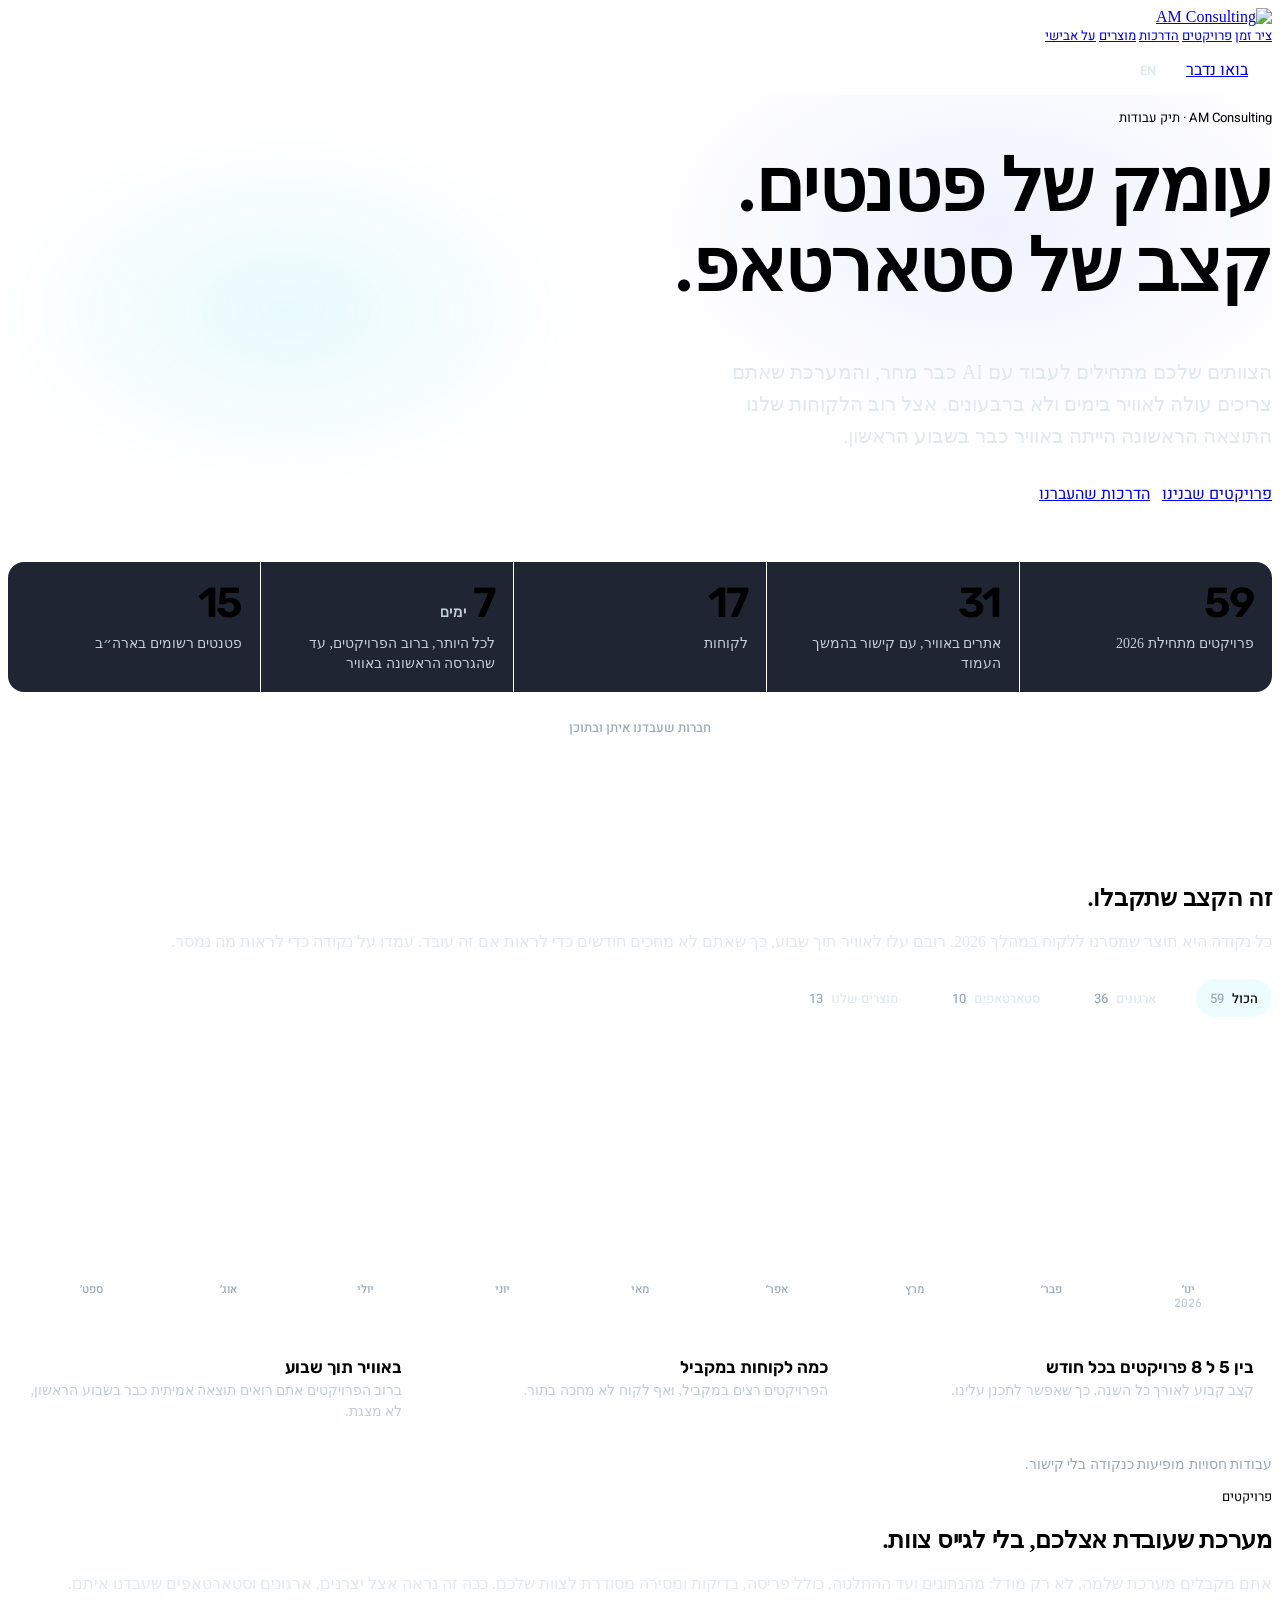
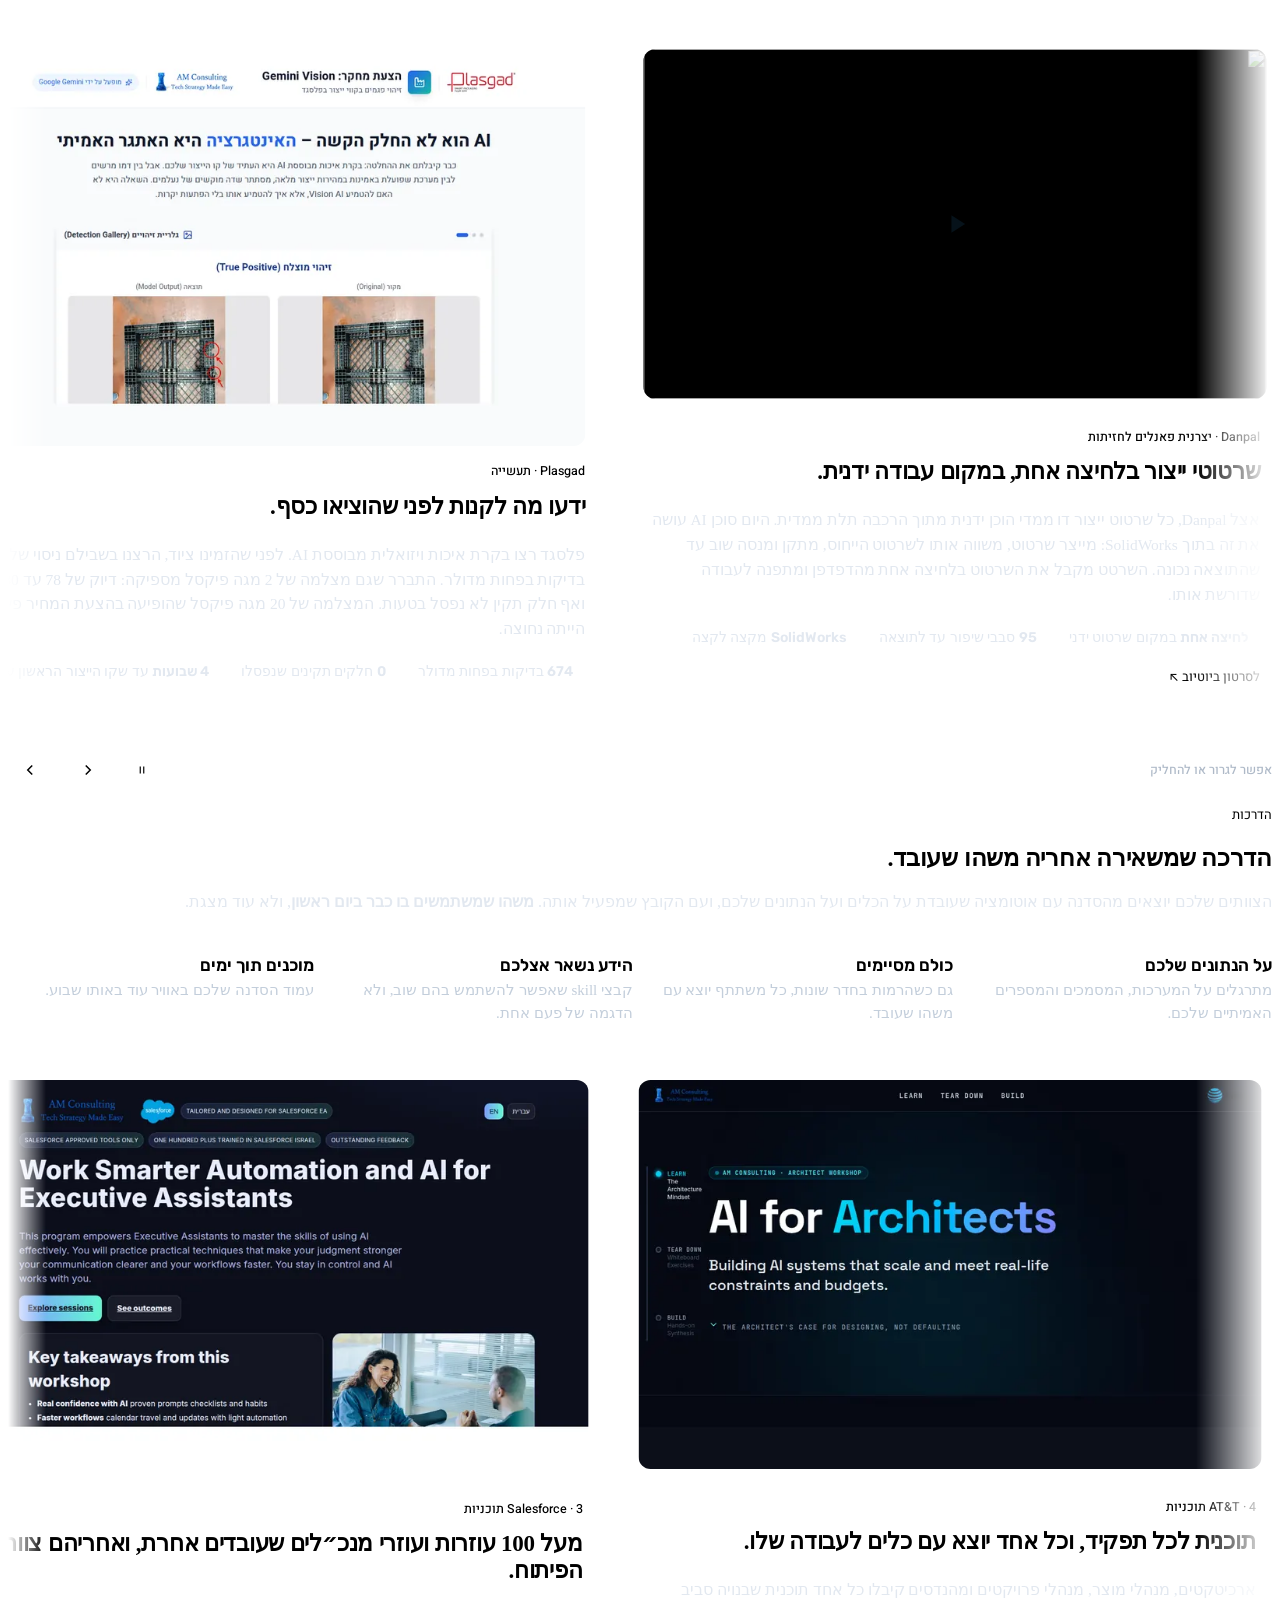
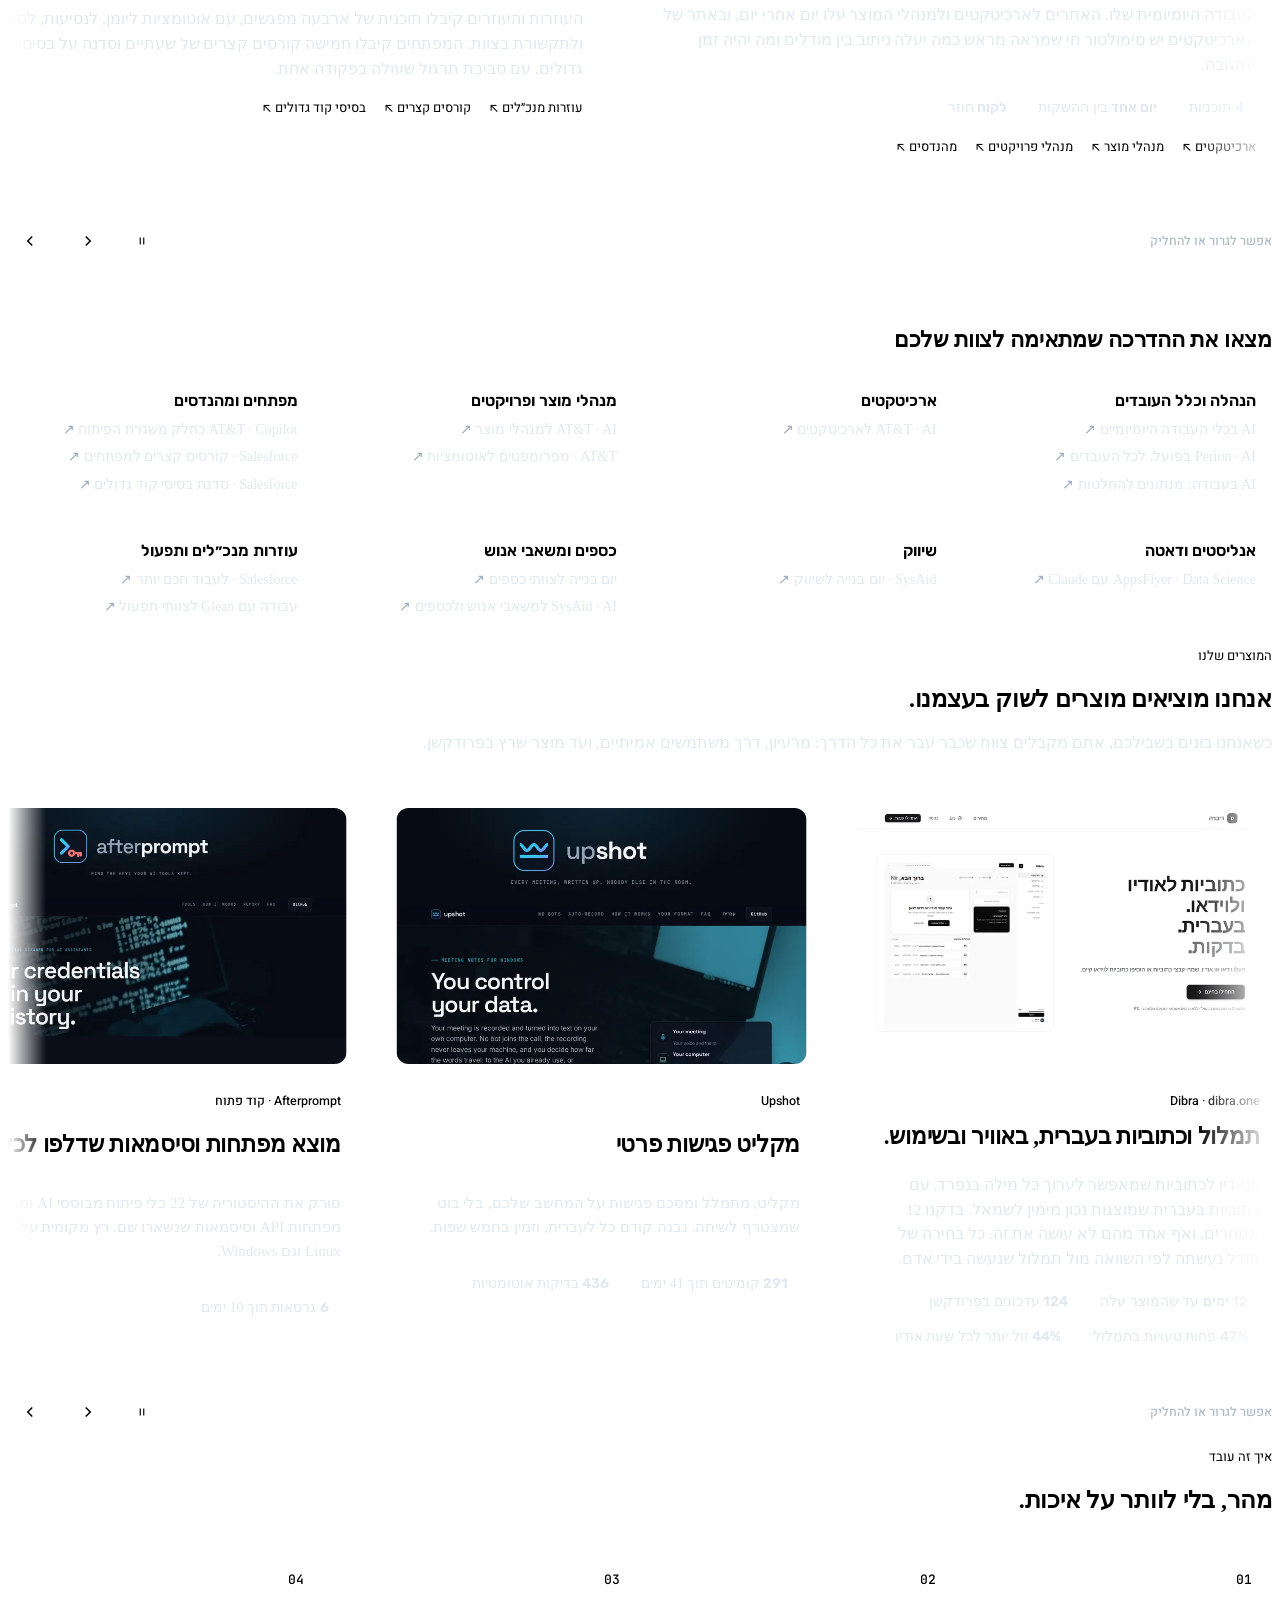
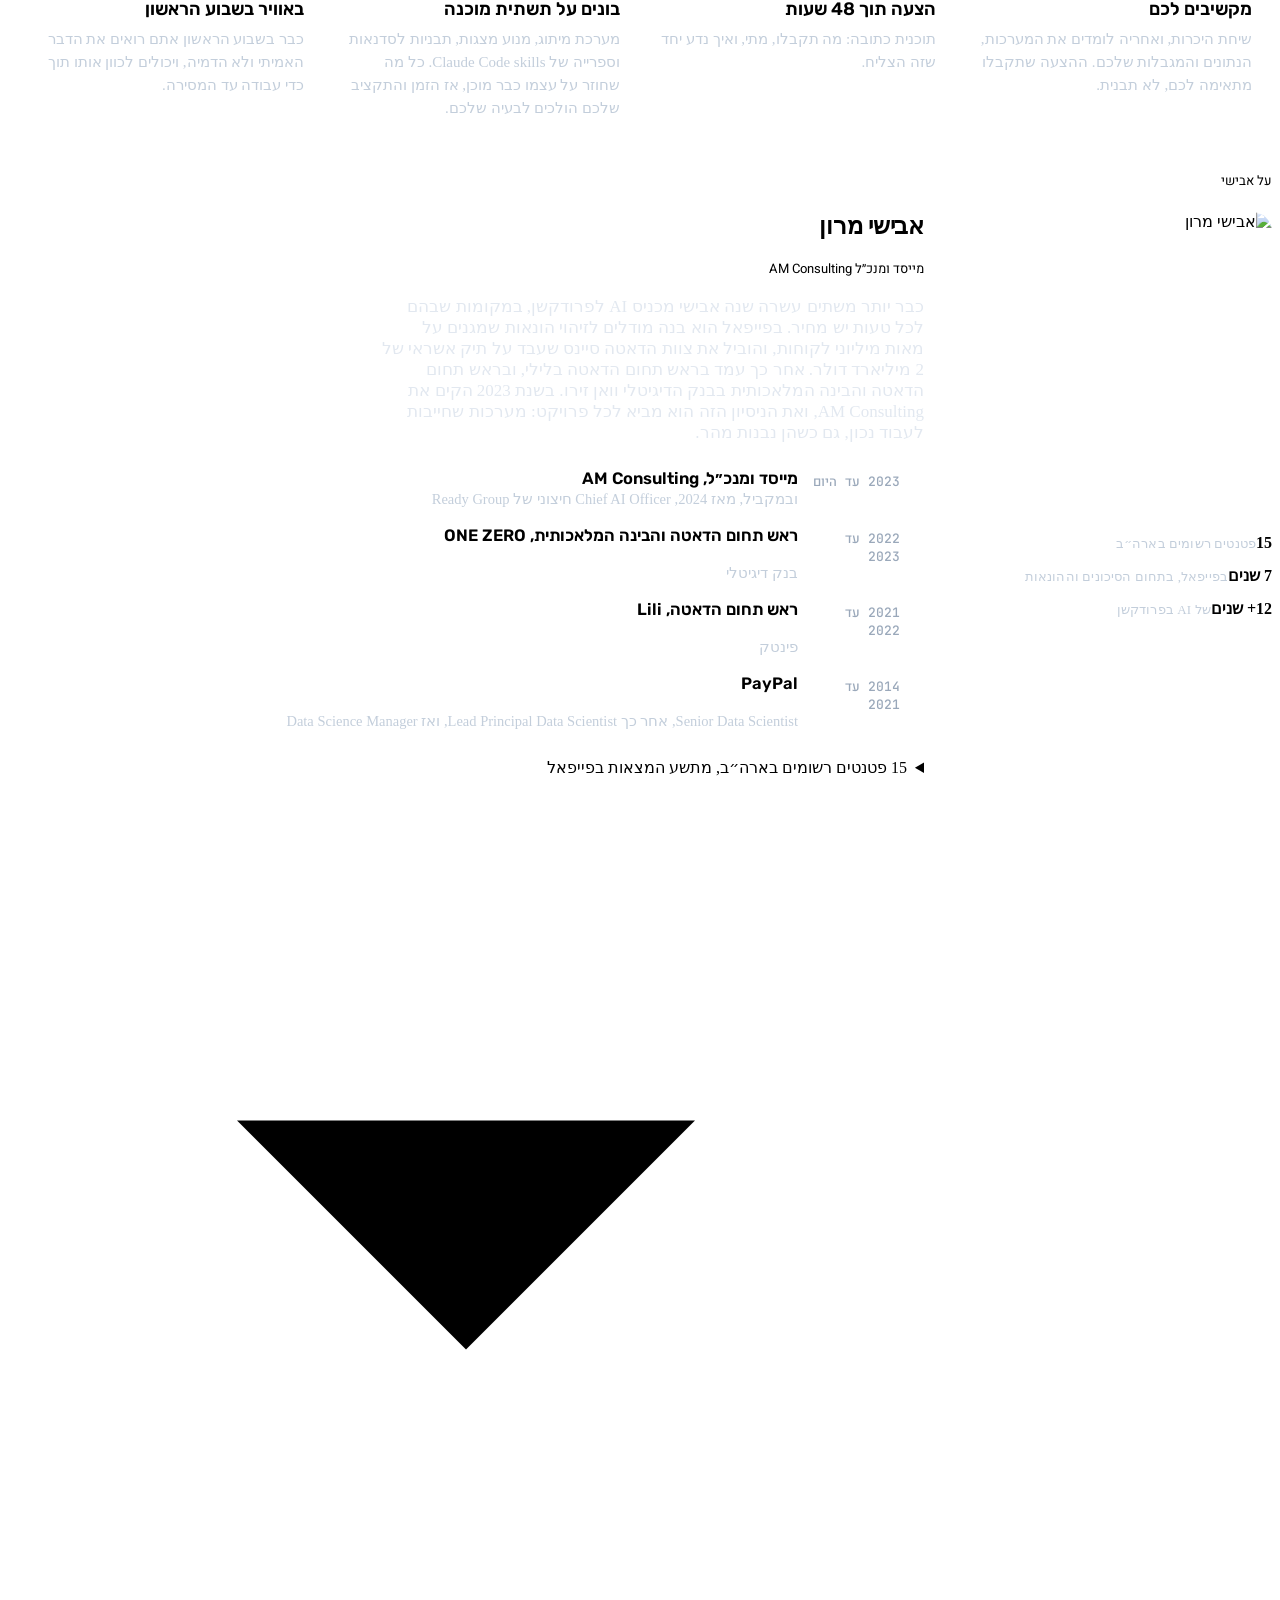
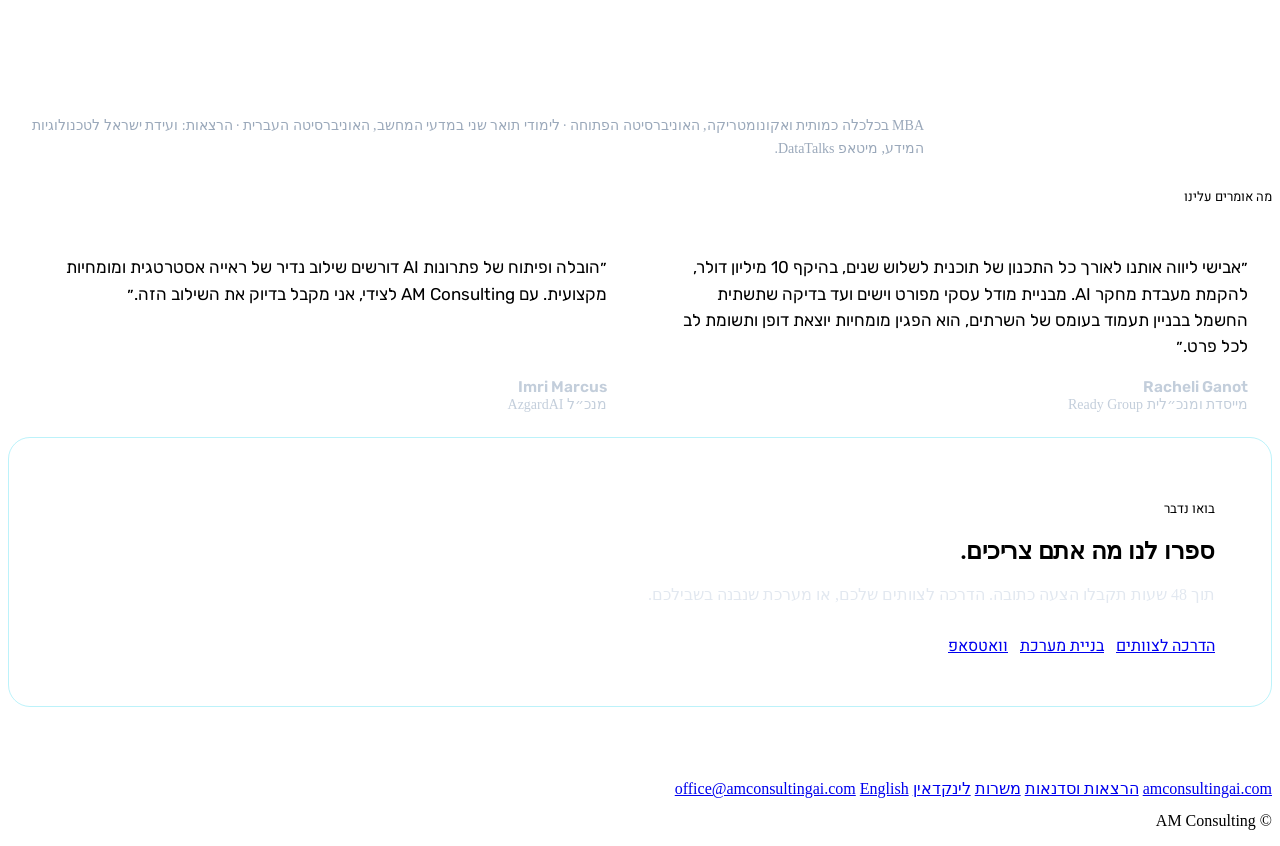
==== commit 87c65bc7: "Timeline across 2026, week level delivery claims, drop NI and JFrog references" ====
--- a/index.html
+++ b/index.html
@@ -4,12 +4,12 @@
 <meta charset="utf-8">
 <meta name="viewport" content="width=device-width,initial-scale=1">
 <title>AM Consulting · תיק עבודות</title>
-<meta name="description" content="59 פרויקטים של AI תוך 13 חודשים, עבור AT&T, Salesforce, AppsFlyer, SysAid וסטארטאפים. רובם עלו לאוויר כבר ביום הראשון של העבודה.">
+<meta name="description" content="59 פרויקטים של AI מתחילת 2026, עבור AT&T, Salesforce, AppsFlyer, SysAid וסטארטאפים. רובם באוויר כבר בשבוע הראשון.">
 <link rel="alternate" hreflang="he" href="./">
 <link rel="alternate" hreflang="en" href="en/">
 <link rel="alternate" hreflang="x-default" href="./">
 <meta property="og:title" content="AM Consulting · עומק של פטנטים. קצב של סטארטאפ.">
-<meta property="og:description" content="59 פרויקטים תוך 13 חודשים, רובם באוויר כבר ביום הראשון. הדרכות לארגונים ומערכות לסטארטאפים, עם קישור לכל אחד מהם.">
+<meta property="og:description" content="59 פרויקטים מתחילת 2026, רובם באוויר כבר בשבוע הראשון. הדרכות לארגונים ומערכות לסטארטאפים, עם קישור לכל אחד מהם.">
 <meta property="og:type" content="website">
 <meta property="og:locale" content="he_IL">
 <meta property="og:image" content="img/og.png">
@@ -46,17 +46,17 @@
   <div class="hero-in">
     <p class="eyebrow">AM Consulting · תיק עבודות</p>
     <h1>עומק של פטנטים.<br><span class="grad">קצב של סטארטאפ.</span></h1>
-    <p class="lede">הצוותים שלכם מתחילים לעבוד עם AI כבר מחר, והמערכת שאתם צריכים עולה לאוויר בימים ולא ברבעונים. אצל רוב הלקוחות שלנו <b>התוצאה הראשונה הייתה באוויר כבר ביום הראשון</b>.</p>
+    <p class="lede">הצוותים שלכם מתחילים לעבוד עם AI כבר מחר, והמערכת שאתם צריכים עולה לאוויר בימים ולא ברבעונים. אצל רוב הלקוחות שלנו <b>התוצאה הראשונה הייתה באוויר כבר בשבוע הראשון</b>.</p>
     <div class="hero-cta">
       <a class="btn btn-pri" href="#projects">פרויקטים שבנינו</a>
       <a class="btn btn-sec" href="#training">הדרכות שהעברנו</a>
     </div>
 
     <dl class="stats" id="stats">
-      <div><dt><span class="num" data-stat="projects">59</span></dt><dd>פרויקטים תוך 13 חודשים</dd></div>
-      <div><dt><span class="num" data-stat="live_properties">34</span></dt><dd>אתרים באוויר, עם קישור בהמשך העמוד</dd></div>
-      <div><dt><span class="num" data-stat="named_clients">20</span></dt><dd>לקוחות</dd></div>
-      <div><dt><span class="num">0</span><small>ימים</small></dt><dd>בחציון, מתחילת העבודה ועד שזה באוויר</dd></div>
+      <div><dt><span class="num" data-stat="projects">59</span></dt><dd>פרויקטים מתחילת 2026</dd></div>
+      <div><dt><span class="num" data-stat="live_properties">31</span></dt><dd>אתרים באוויר, עם קישור בהמשך העמוד</dd></div>
+      <div><dt><span class="num" data-stat="named_clients">17</span></dt><dd>לקוחות</dd></div>
+      <div><dt><span class="num">7</span><small>ימים</small></dt><dd>לכל היותר, ברוב הפרויקטים, עד שהגרסה הראשונה באוויר</dd></div>
       <div><dt><span class="num">15</span></dt><dd>פטנטים רשומים בארה״ב</dd></div>
     </dl>
   </div>
@@ -92,7 +92,7 @@
 <section class="sec" id="log">
   <p class="eyebrow">ציר זמן</p>
   <h2>זה הקצב שתקבלו.</h2>
-  <p class="sub">כל נקודה היא תוצר שמסרנו ללקוח במהלך 13 החודשים האחרונים. רובם עלו לאוויר תוך יום, כך שאתם לא מחכים חודשים כדי לראות אם זה עובד. עמדו על נקודה כדי לראות מה נמסר ותוך כמה זמן.</p>
+  <p class="sub">כל נקודה היא תוצר שמסרנו ללקוח במהלך 2026. רובם עלו לאוויר תוך שבוע, כך שאתם לא מחכים חודשים כדי לראות אם זה עובד. עמדו על נקודה כדי לראות מה נמסר.</p>
 
   <div class="log-filters" role="group" aria-label="סינון פרויקטים">
     <button class="chip on" data-f="all">הכול <span data-count="all"></span></button>
@@ -105,11 +105,11 @@
   <div class="log-tip" id="logTip" role="status" aria-live="polite" hidden></div>
 
   <div class="log-callouts">
-    <div class="callout"><b id="peakLine">יוני 2026: 13 פרויקטים חדשים אצל 6 לקוחות</b><span>הרבה לקוחות במקביל, ואף אחד לא חיכה בתור.</span></div>
-    <div class="callout"><b id="windowLine">5 לקוחות תוך 8 ימים</b><span id="windowSub">שבעה תוצרים בשבוע אחד ביוני.</span></div>
-    <div class="callout"><b id="liveLine">36 מתוך 44 עלו לאוויר תוך יום</b><span>אתם רואים תוצאה אמיתית כבר ביום הראשון, לא מצגת.</span></div>
-  </div>
-  <p class="note" id="logNote">עבודות חסויות מופיעות כנקודה בלי קישור, ובלי שם הלקוח כשאין לנו אישור לפרסם אותו. ״עלה לאוויר״ נמדד מהקומיט הראשון ועד שהאתר היה זמין לכולם.</p>
+    <div class="callout"><b id="paceLine">בין 5 ל 8 פרויקטים בכל חודש</b><span>קצב קבוע לאורך כל השנה, כך שאפשר לתכנן עלינו.</span></div>
+    <div class="callout"><b>כמה לקוחות במקביל</b><span>הפרויקטים רצים במקביל, ואף לקוח לא מחכה בתור.</span></div>
+    <div class="callout"><b>באוויר תוך שבוע</b><span>ברוב הפרויקטים אתם רואים תוצאה אמיתית כבר בשבוע הראשון, לא מצגת.</span></div>
+  </div>
+  <p class="note" id="logNote">עבודות חסויות מופיעות כנקודה בלי קישור.</p>
 </section>
 
 <!-- ============================== PROJECTS ============================== -->
@@ -156,8 +156,8 @@
     <article class="build">
       <p class="who">STC · הנדסה</p>
       <h3>DrawingExtract</h3>
-      <p>במקום לקרוא שרטוטים הנדסיים ולהעתיק מהם נתונים ביד, המערכת קוראת אותם בעזרת Claude ומחזירה נתונים מסודרים. כל התשתית מוגדרת כקוד, והגרסה הראשונה הייתה באוויר יום וחצי אחרי תחילת העבודה.</p>
-      <ul class="facts"><li><b>יום וחצי</b> עד גרסה באוויר</li><li><b>Terraform</b> ותהליכי רקע</li></ul>
+      <p>במקום לקרוא שרטוטים הנדסיים ולהעתיק מהם נתונים ביד, המערכת קוראת אותם בעזרת Claude ומחזירה נתונים מסודרים. כל התשתית מוגדרת כקוד, והגרסה הראשונה הייתה באוויר תוך פחות משבוע.</p>
+      <ul class="facts"><li><b>פחות משבוע</b> עד גרסה באוויר</li><li><b>Terraform</b> ותהליכי רקע</li></ul>
     </article>
     <article class="build wide">
       <p class="who">Ready Group · פיתוח תוכנה וחומרה · ייעוץ</p>
@@ -241,11 +241,11 @@
 
   <h3 class="h3sec">מצאו את ההדרכה שמתאימה לצוות שלכם</h3>
   <div class="roles">
-    <div class="role"><b>הנהלה וכלל העובדים</b><a href="https://ai-zero-to-hero.amconsultingai.com/" target="_blank" rel="noopener">AI בכלי העבודה היומיומיים</a><a href="https://perion-ai-forall.amconsultingai.com/" target="_blank" rel="noopener">Perion · AI בפועל, לכל העובדים</a><a href="https://4-sessions-diverse-ai-workshop.amconsultingai.com/" target="_blank" rel="noopener">AI בעבודה: מנתונים להחלטות</a><a href="https://from-autocomplete-to-autonomy.amconsultingai.com/" target="_blank" rel="noopener">JFrog · מהשלמה אוטומטית לאוטונומיה</a></div>
+    <div class="role"><b>הנהלה וכלל העובדים</b><a href="https://ai-zero-to-hero.amconsultingai.com/" target="_blank" rel="noopener">AI בכלי העבודה היומיומיים</a><a href="https://perion-ai-forall.amconsultingai.com/" target="_blank" rel="noopener">Perion · AI בפועל, לכל העובדים</a><a href="https://4-sessions-diverse-ai-workshop.amconsultingai.com/" target="_blank" rel="noopener">AI בעבודה: מנתונים להחלטות</a></div>
     <div class="role"><b>ארכיטקטים</b><a href="https://att-ai-for-arch.amconsultingai.com/" target="_blank" rel="noopener">AT&amp;T · AI לארכיטקטים</a></div>
     <div class="role"><b>מנהלי מוצר ופרויקטים</b><a href="https://att-ai-for-pm.amconsultingai.com/" target="_blank" rel="noopener">AT&amp;T · AI למנהלי מוצר</a><a href="https://att-ai-project-managers.amconsultingai.com/" target="_blank" rel="noopener">AT&amp;T · מפרומפטים לאוטומציות</a></div>
     <div class="role"><b>מפתחים ומהנדסים</b><a href="https://att-ai-tdp.amconsultingai.com/" target="_blank" rel="noopener">AT&amp;T · Copilot כחלק משגרת הפיתוח</a><a href="https://sf-micro-learning.amconsultingai.com/" target="_blank" rel="noopener">Salesforce · קורסים קצרים למפתחים</a><a href="https://sf-large-codebases-ws.amconsultingai.com/" target="_blank" rel="noopener">Salesforce · סדנת בסיסי קוד גדולים</a></div>
-    <div class="role"><b>אנליסטים ודאטה</b><a href="https://am-consultingai.github.io/ni-stats-workshop-page/" target="_blank" rel="noopener">Natural Intelligence · ניתוח נתונים שאפשר לשחזר</a><a href="https://ds-for-analysts.amconsultingai.com/" target="_blank" rel="noopener">AppsFlyer · Data Science עם Claude</a></div>
+    <div class="role"><b>אנליסטים ודאטה</b><a href="https://ds-for-analysts.amconsultingai.com/" target="_blank" rel="noopener">AppsFlyer · Data Science עם Claude</a></div>
     <div class="role"><b>שיווק</b><a href="https://ai-for-marketing-sysaid.amconsultingai.com/" target="_blank" rel="noopener">SysAid · יום בנייה לשיווק</a></div>
     <div class="role"><b>כספים ומשאבי אנוש</b><a href="https://ai-for-cfo.amconsultingai.com/" target="_blank" rel="noopener">יום בנייה לצוותי כספים</a><a href="https://am-consultingai.github.io/sysaid-hr-finance-AI-workshop-pres/" target="_blank" rel="noopener">SysAid · AI למשאבי אנוש ולכספים</a></div>
     <div class="role"><b>עוזרות מנכ״לים ותפעול</b><a href="https://am-consultingai.github.io/am_sf_ea_ai/" target="_blank" rel="noopener">Salesforce · לעבוד חכם יותר</a><a href="https://am-consultingai.github.io/am_ma_biz_ops/" target="_blank" rel="noopener">עבודה עם Glean לצוותי תפעול</a></div>
@@ -299,7 +299,7 @@
     <li><span class="n">01</span><b>מקשיבים לכם</b><p>שיחת היכרות, ואחריה לומדים את המערכות, הנתונים והמגבלות שלכם. ההצעה שתקבלו מתאימה לכם, לא תבנית.</p></li>
     <li><span class="n">02</span><b>הצעה תוך 48 שעות</b><p>תוכנית כתובה: מה תקבלו, מתי, ואיך נדע יחד שזה הצליח.</p></li>
     <li><span class="n">03</span><b>בונים על תשתית מוכנה</b><p>מערכת מיתוג, מנוע מצגות, תבניות לסדנאות וספרייה של Claude Code skills. כל מה שחוזר על עצמו כבר מוכן, אז הזמן והתקציב שלכם הולכים לבעיה שלכם.</p></li>
-    <li><span class="n">04</span><b>באוויר מהיום הראשון</b><p>מהיום הראשון אתם רואים את הדבר האמיתי ולא הדמיה, ויכולים לכוון אותו תוך כדי עבודה עד המסירה.</p></li>
+    <li><span class="n">04</span><b>באוויר בשבוע הראשון</b><p>כבר בשבוע הראשון אתם רואים את הדבר האמיתי ולא הדמיה, ויכולים לכוון אותו תוך כדי עבודה עד המסירה.</p></li>
   </ol>
 </section>
 
@@ -341,7 +341,7 @@
           <li><b>הערכה אוטומטית של התראות שווא בהתאמת אתרים</b> <code>US11468129</code></li>
         </ul>
       </details>
-      <p class="edu">MBA בכלכלה כמותית ואקונומטריקה, האוניברסיטה הפתוחה · לימודי תואר שני במדעי המחשב, האוניברסיטה העברית · הרצאות: JFrog, ועידת ישראל לטכנולוגיות המידע, מיטאפ DataTalks.</p>
+      <p class="edu">MBA בכלכלה כמותית ואקונומטריקה, האוניברסיטה הפתוחה · לימודי תואר שני במדעי המחשב, האוניברסיטה העברית · הרצאות: ועידת ישראל לטכנולוגיות המידע, מיטאפ DataTalks.</p>
     </div>
   </div>
 </section>
@@ -384,7 +384,7 @@
     <a href="mailto:office@amconsultingai.com">office@amconsultingai.com</a>
     <a href="en/" hreflang="en" lang="en">English</a>
   </div>
-  <p class="fnote">© AM Consulting · הנתונים מבוססים על היסטוריית הקוד, נכון לתאריך <span id="genDate">9.10.2026</span></p>
+  <p class="fnote">© AM Consulting</p>
 </footer>
 
 <script src="data/projects.js"></script>
--- a/site.css
+++ b/site.css
@@ -49,7 +49,7 @@
 .marquee-track img{display:block;height:30px;width:auto;max-width:150px;object-fit:contain;opacity:.9;transition:opacity .25s}
 .marquee-track li:hover img{opacity:1}
 /* optical sizing — tall marks need more height to match the wordmarks */
-.marquee-track img[data-l="jfrog"],.marquee-track img[data-l="precise"]{height:46px}
+.marquee-track img[data-l="precise"]{height:46px}
 .marquee-track img[data-l="salesforce"],.marquee-track img[data-l="ready-group"],.marquee-track img[data-l="focus"],
 .marquee-track img[data-l="danpal"],.marquee-track img[data-l="tracespan"],.marquee-track img[data-l="plasgad"]{height:40px}
 .marquee-track img[data-l="appsflyer"],.marquee-track img[data-l="onezero"]{height:24px}
@@ -59,7 +59,7 @@
 .marquee.run .marquee-track li{padding:0 28px}
 .marquee.run:hover .marquee-track{animation-play-state:paused}
 @keyframes marquee{to{transform:translateX(-50%)}}
-@media(max-width:640px){.marquee-track img{height:24px}.marquee-track img[data-l="jfrog"],.marquee-track img[data-l="precise"]{height:36px}
+@media(max-width:640px){.marquee-track img{height:24px}.marquee-track img[data-l="precise"]{height:36px}
   .marquee.run .marquee-track li{padding:0 20px}}
 @media(prefers-reduced-motion:reduce){.marquee.run .marquee-track{animation:none}}
 
@@ -92,9 +92,9 @@
 .sw.ent{background:var(--ent)}.sw.su{background:var(--su)}.sw.own{background:var(--own)}
 
 .log{position:relative;margin-top:22px;background:var(--card);border:1px solid var(--line);border-radius:var(--r);
-  padding:26px 18px 14px;display:grid;grid-template-columns:repeat(var(--cols,14),1fr);gap:6px;align-items:end;min-height:340px}
+  padding:22px 18px 14px;display:grid;grid-template-columns:repeat(var(--cols,14),1fr);gap:6px;align-items:end;min-height:250px}
 .log-col{display:flex;flex-direction:column;align-items:center;gap:6px;position:relative}
-.log-stack{display:flex;flex-direction:column-reverse;align-items:center;gap:5px;min-height:260px;justify-content:flex-start}
+.log-stack{display:flex;flex-direction:column-reverse;align-items:center;gap:5px;min-height:180px;justify-content:flex-start}
 .log-col.peak::before{content:attr(data-peak);position:absolute;top:-4px;left:50%;transform:translate(-50%,-100%);
   white-space:nowrap;font:500 11.5px var(--mono);color:var(--cyan)}
 .log-m{font:500 11.5px var(--mono);color:var(--s4);text-align:center;line-height:1.3;border-top:1px solid var(--line-soft);padding-top:8px;width:100%}
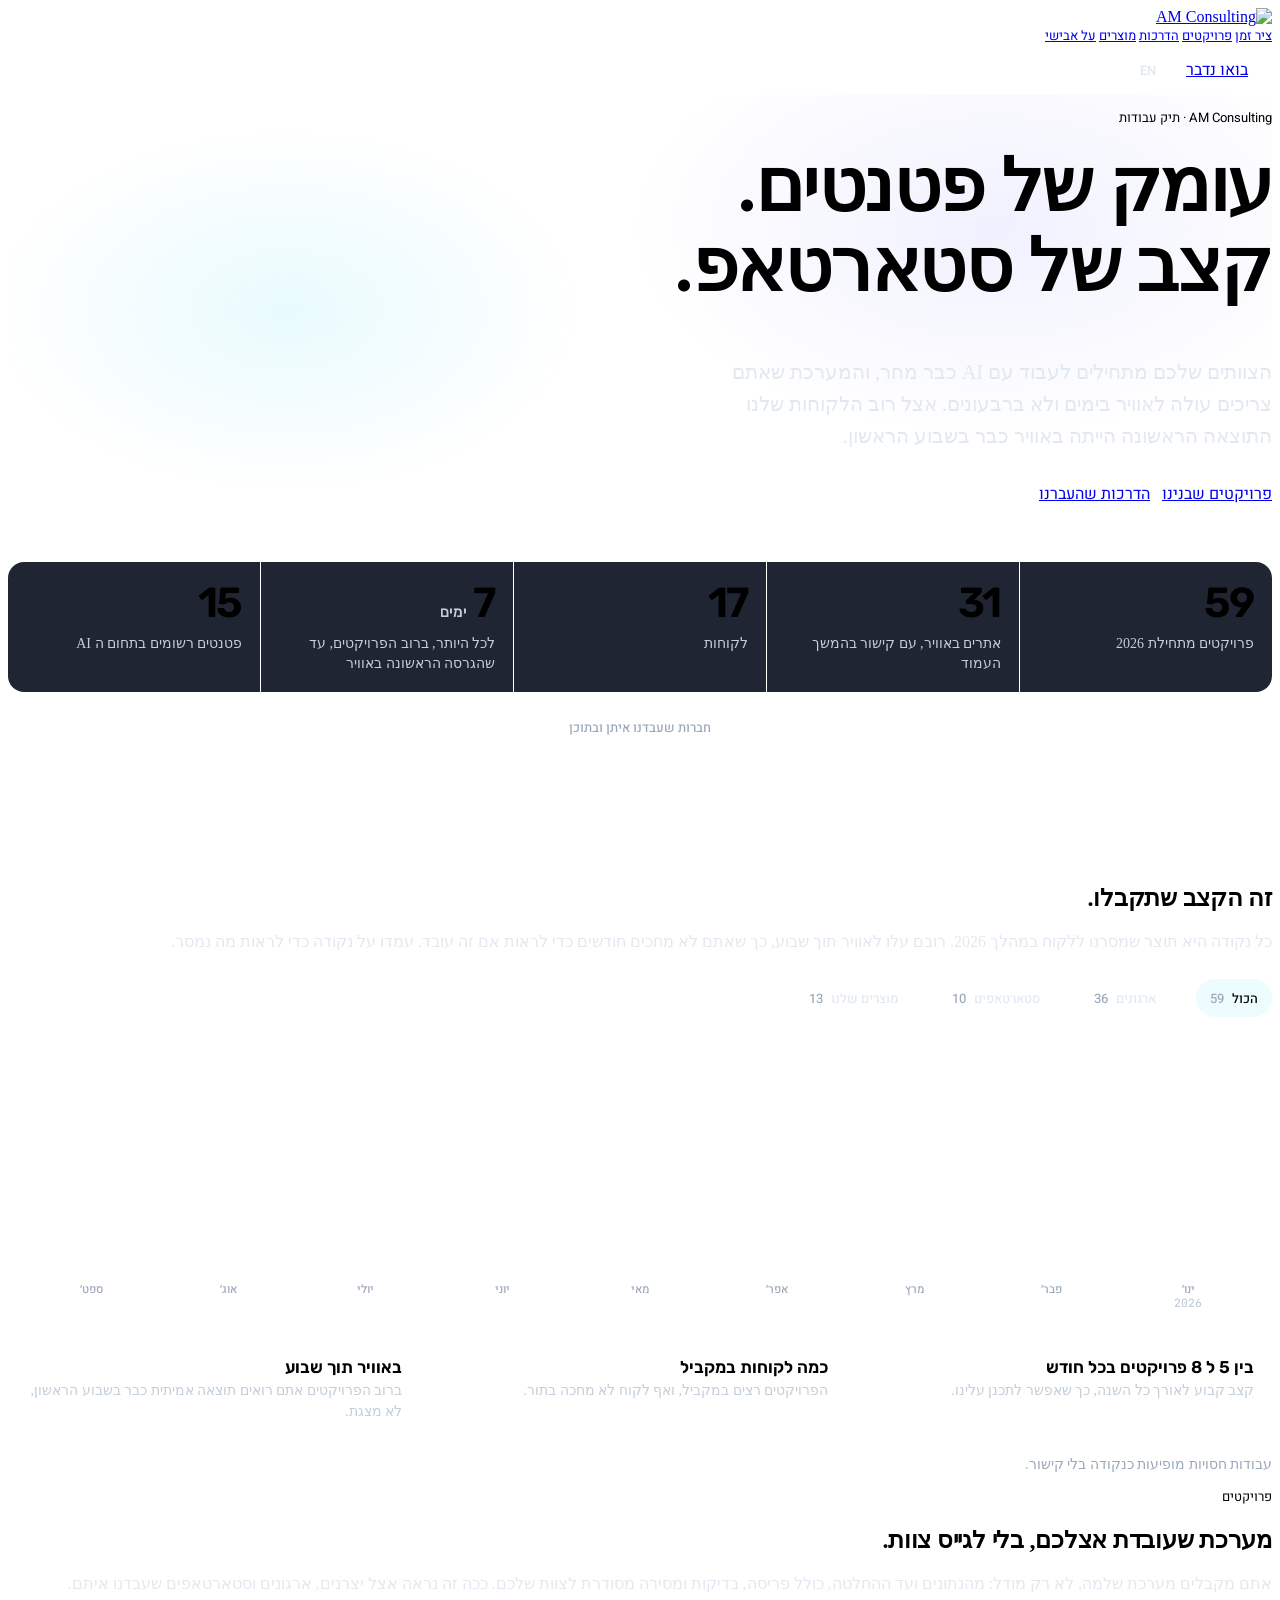
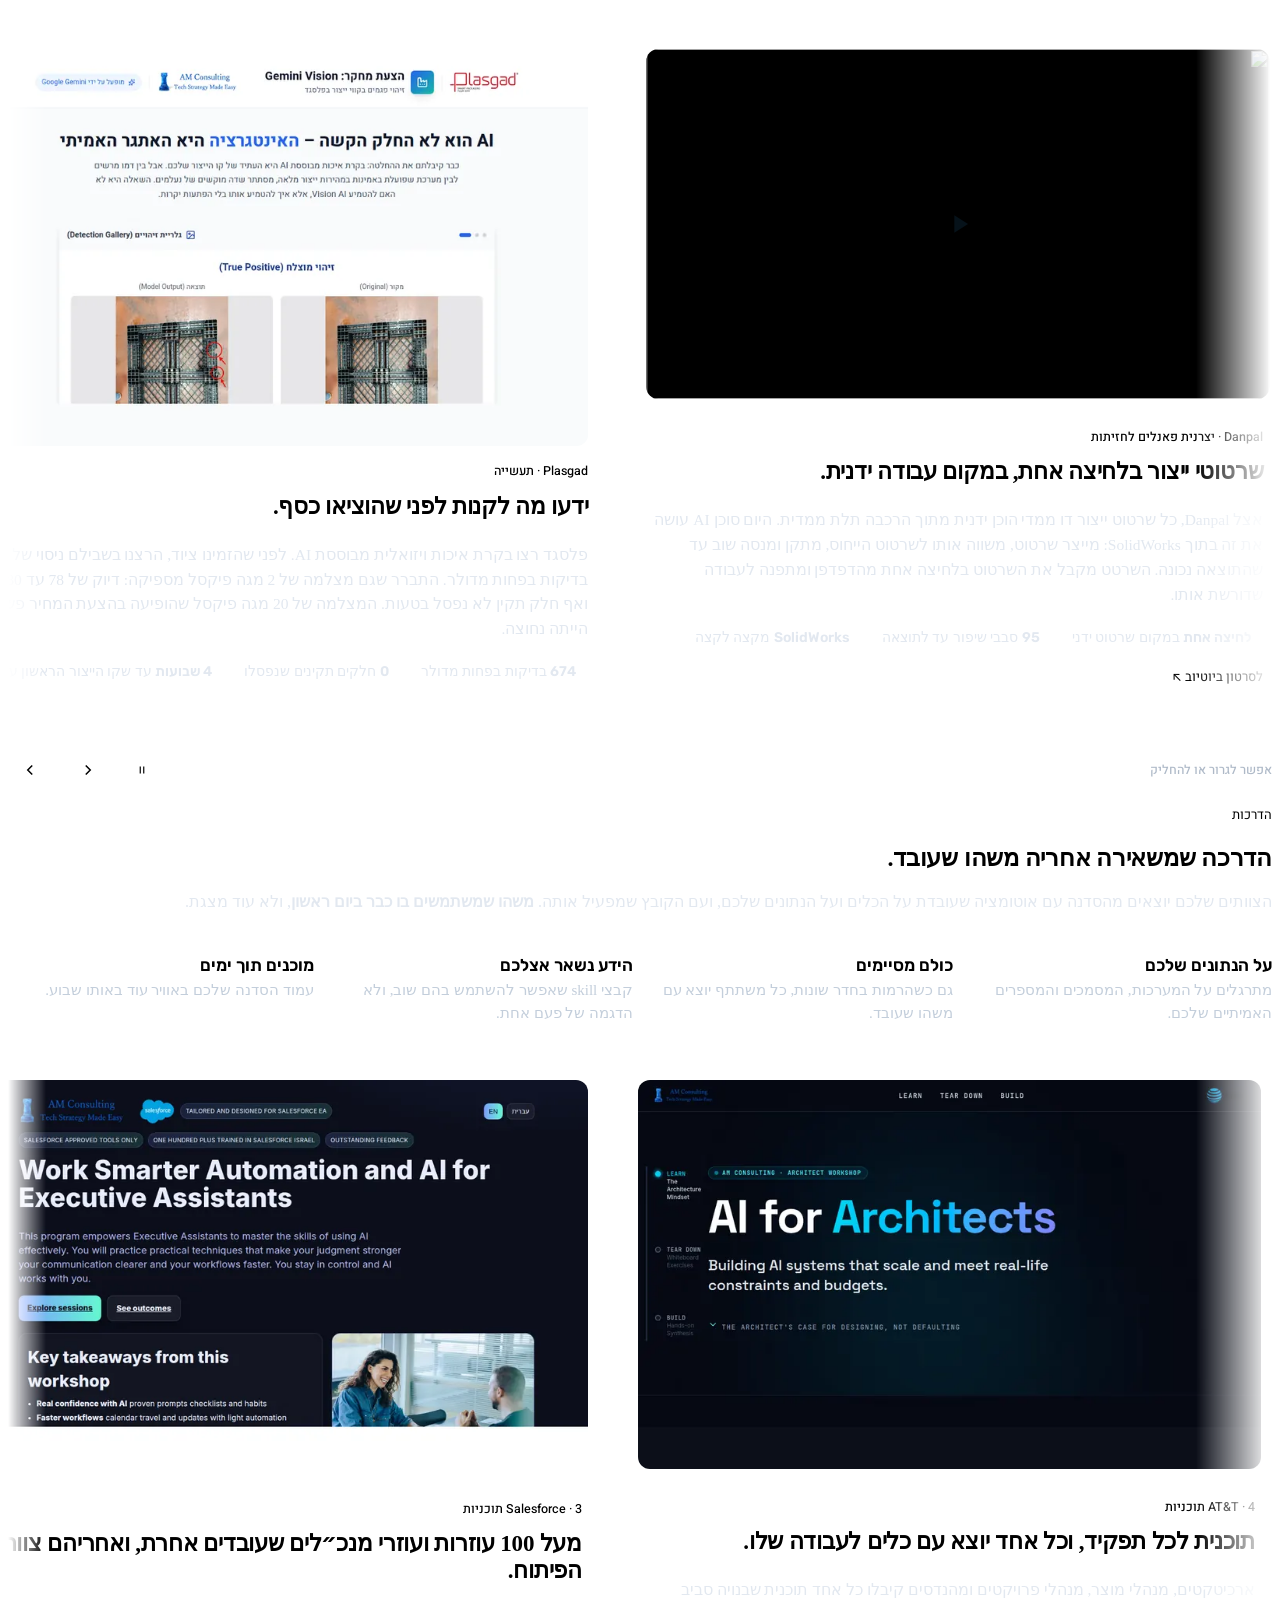
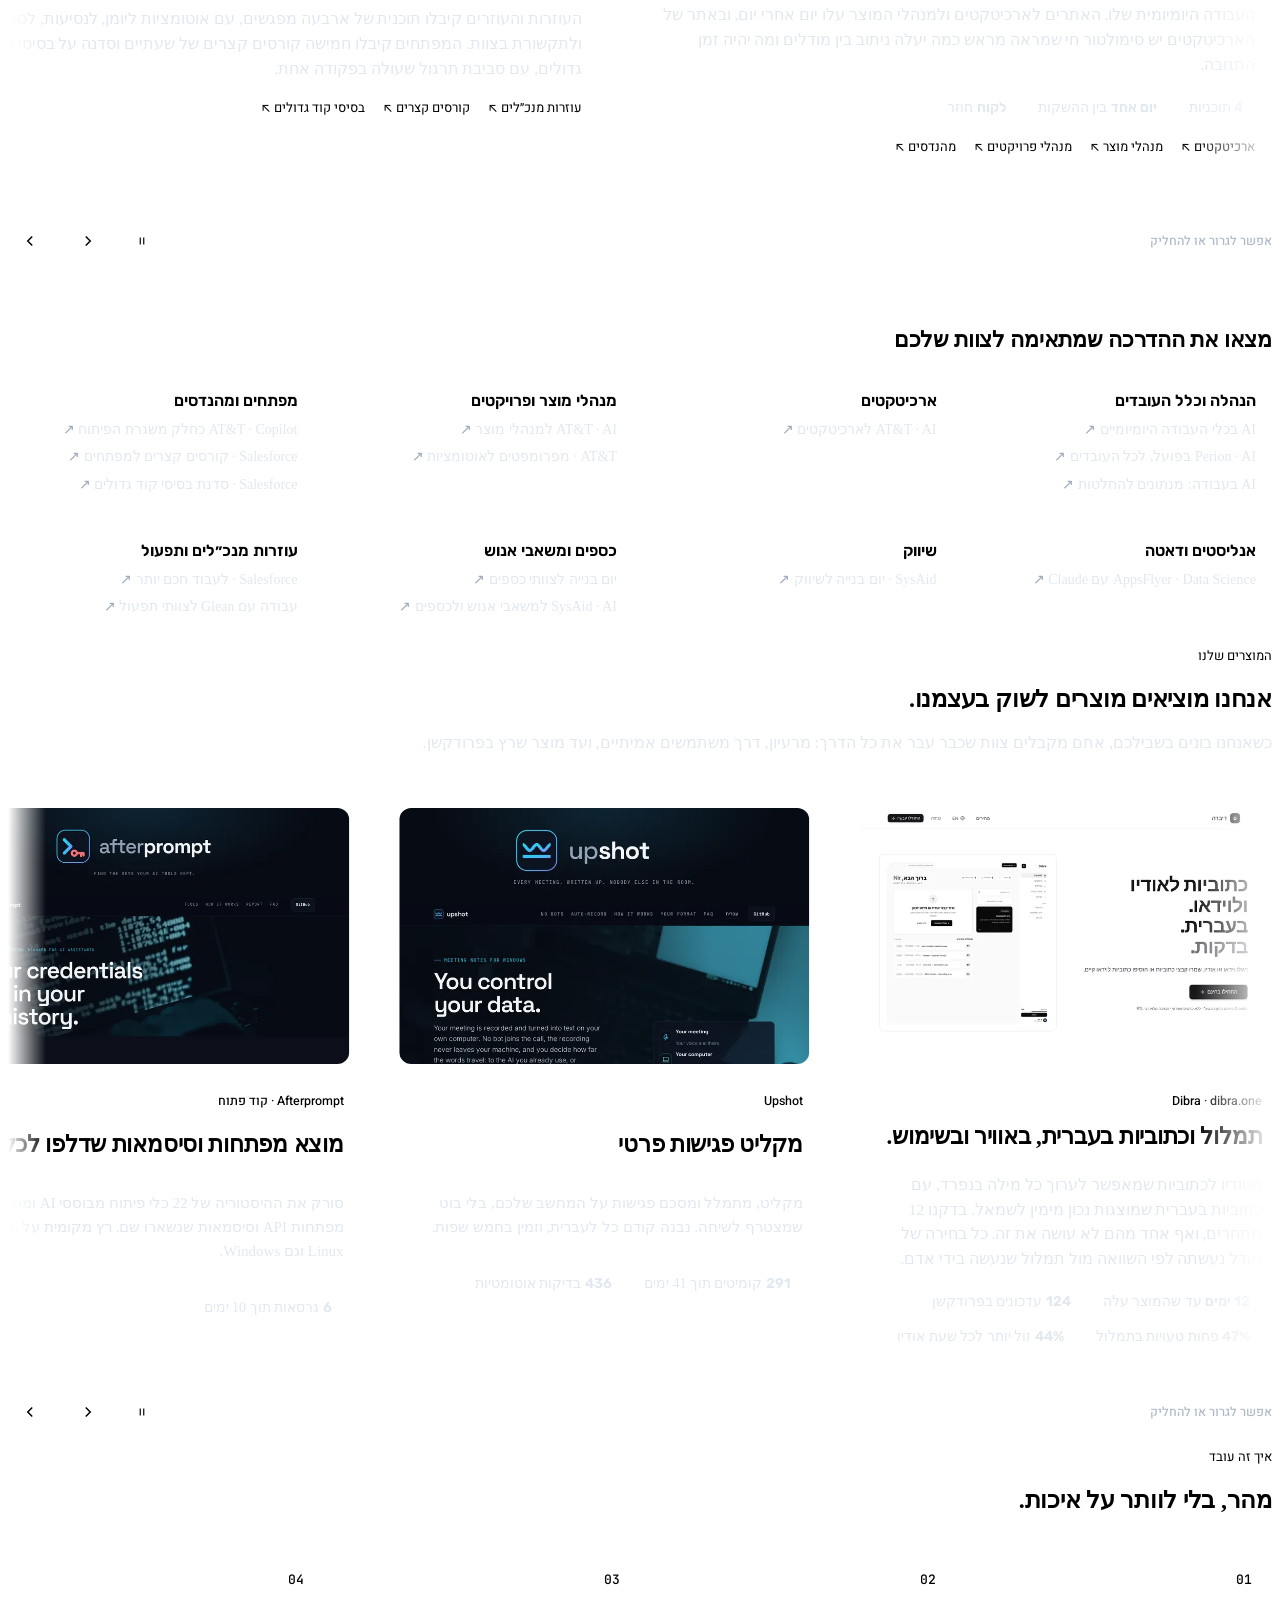
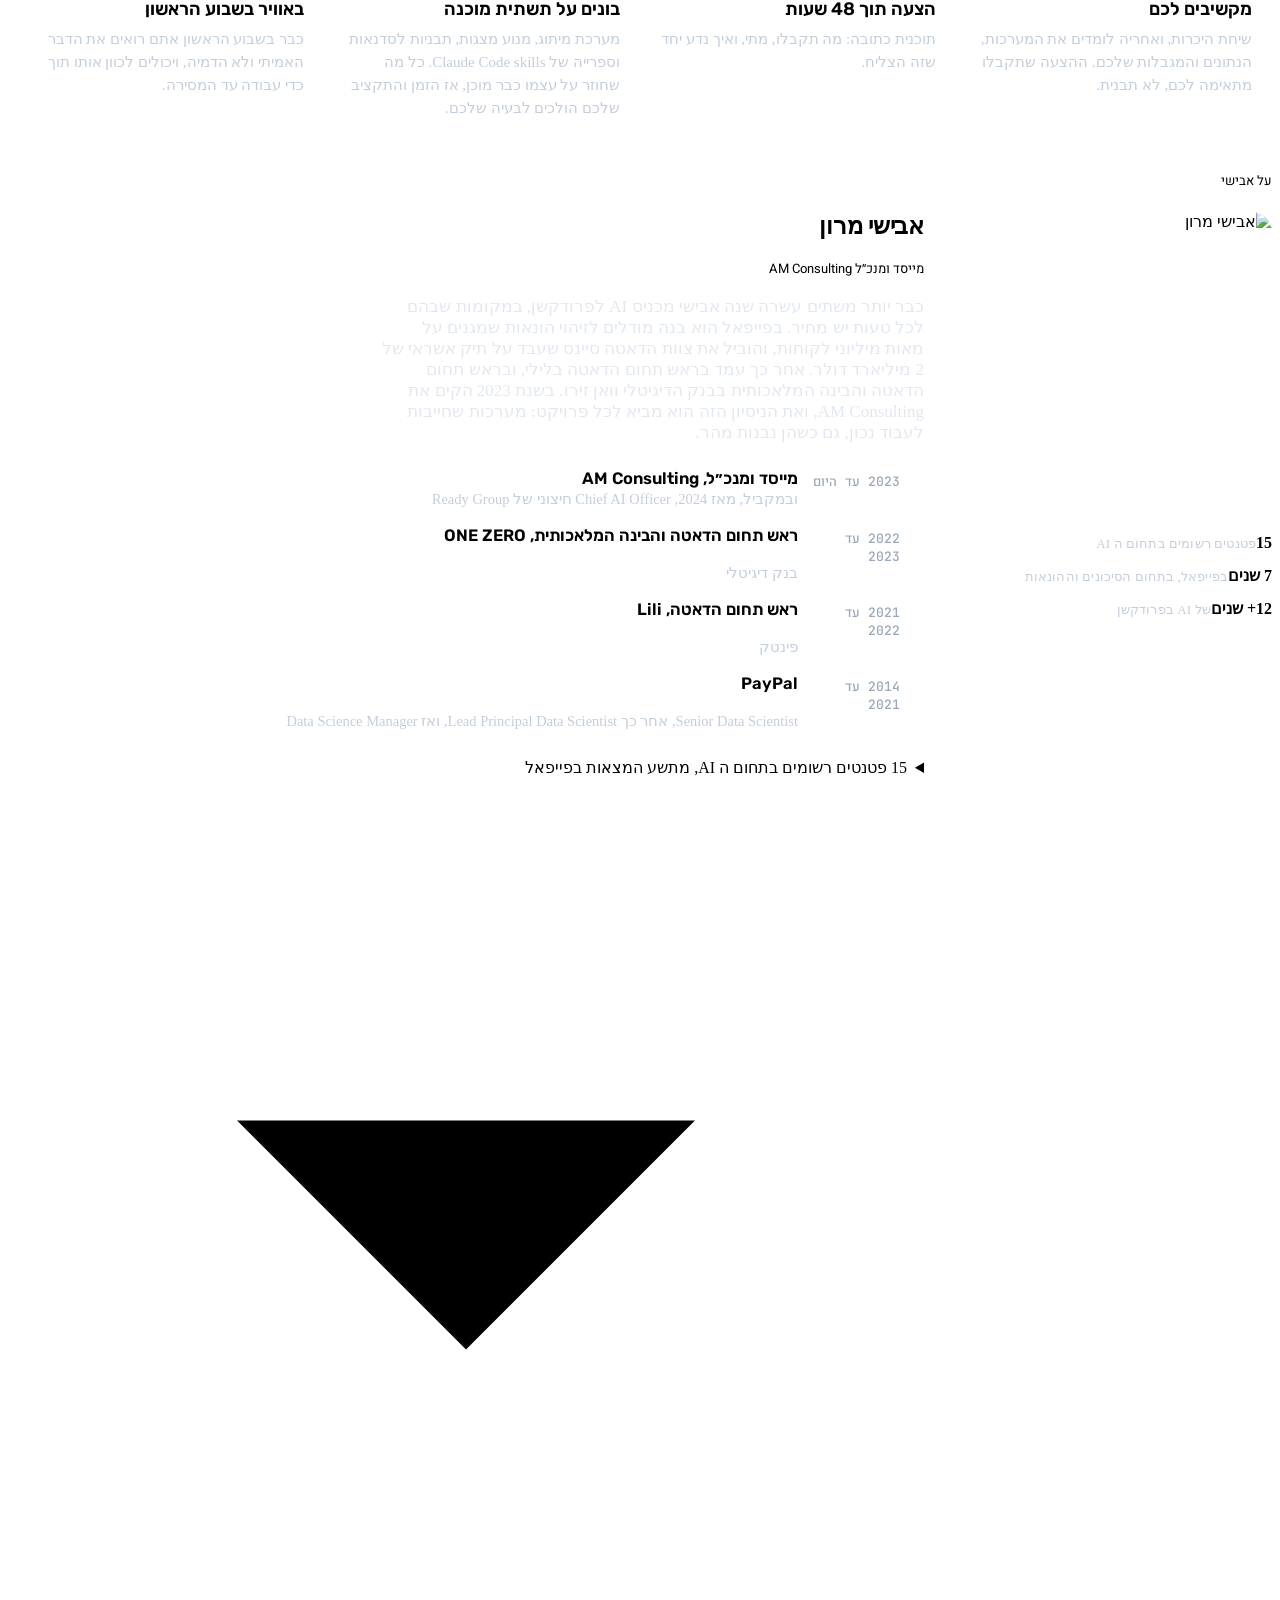
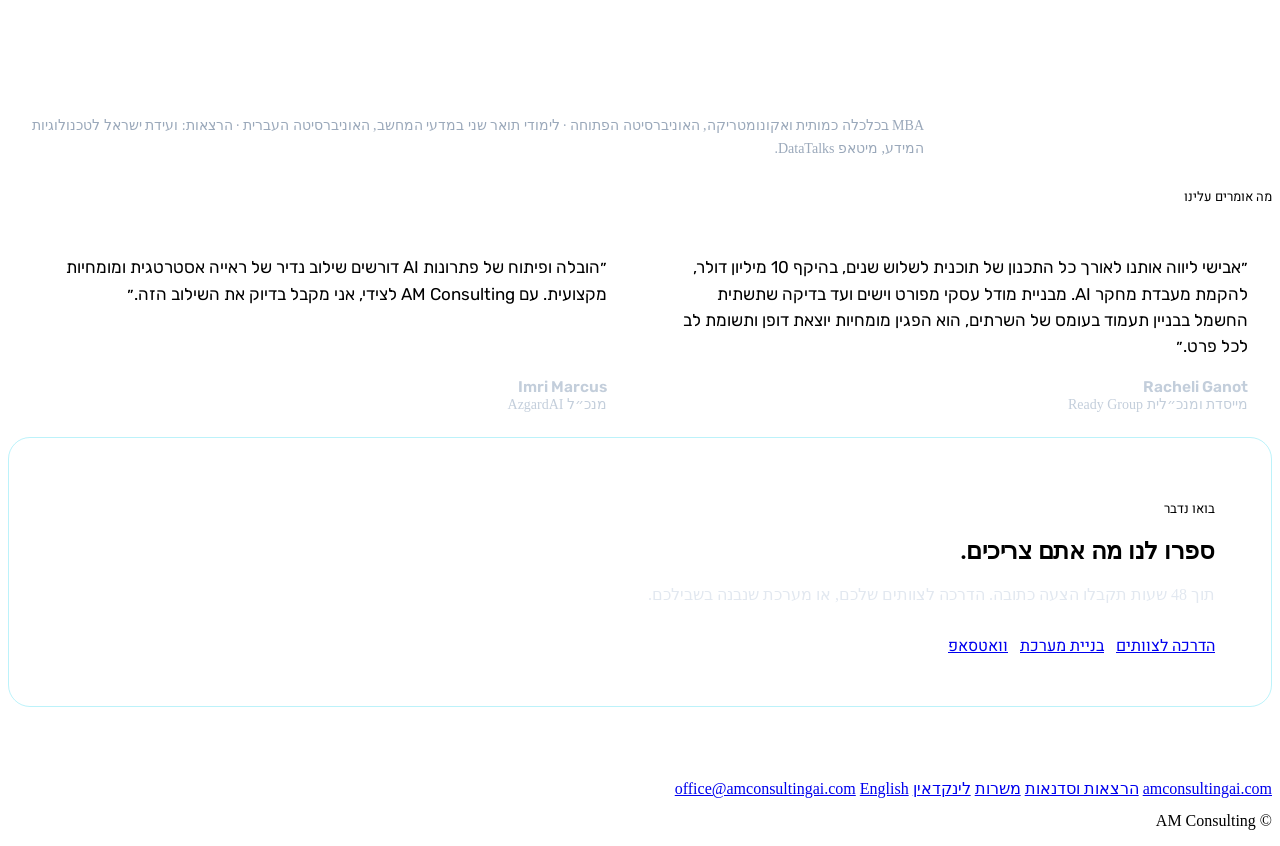
==== commit 4cc1e0c4: "Patents stat: registered AI patents" ====
--- a/index.html
+++ b/index.html
@@ -57,7 +57,7 @@
       <div><dt><span class="num" data-stat="live_properties">31</span></dt><dd>אתרים באוויר, עם קישור בהמשך העמוד</dd></div>
       <div><dt><span class="num" data-stat="named_clients">17</span></dt><dd>לקוחות</dd></div>
       <div><dt><span class="num">7</span><small>ימים</small></dt><dd>לכל היותר, ברוב הפרויקטים, עד שהגרסה הראשונה באוויר</dd></div>
-      <div><dt><span class="num">15</span></dt><dd>פטנטים רשומים בארה״ב</dd></div>
+      <div><dt><span class="num">15</span></dt><dd>פטנטים רשומים בתחום ה AI</dd></div>
     </dl>
   </div>
 </header>
@@ -310,7 +310,7 @@
     <div class="about-l">
       <img class="portrait" src="https://cdn.jsdelivr.net/gh/am-consultingai/am-assets@v2/portrait/avishay-400.png" alt="אבישי מרון" width="400" height="400" loading="lazy">
       <div class="creds">
-        <div><b>15</b><span>פטנטים רשומים בארה״ב</span></div>
+        <div><b>15</b><span>פטנטים רשומים בתחום ה AI</span></div>
         <div><b>7 שנים</b><span>בפייפאל, בתחום הסיכונים וההונאות</span></div>
         <div><b>12+ שנים</b><span>של AI בפרודקשן</span></div>
       </div>
@@ -328,7 +328,7 @@
       </ol>
 
       <details class="acc patents">
-        <summary>15 פטנטים רשומים בארה״ב, מתשע המצאות בפייפאל<svg class="chev" viewBox="0 0 24 24"><path d="M6 9l6 6 6-6"/></svg></summary>
+        <summary>15 פטנטים רשומים בתחום ה AI, מתשע המצאות בפייפאל<svg class="chev" viewBox="0 0 24 24"><path d="M6 9l6 6 6-6"/></svg></summary>
         <ul class="acc-b">
           <li><b>קיבוץ עסקאות בזמן אמת:</b> כל תשלום משויך מיד לקבוצה של עסקאות דומות מהעבר, וכך מזהים הונאה. <code>US10866995</code> <code>US11507631</code> <code>US12271870</code></li>
           <li><b>חשבונות שקשורים להונאה מוכרת:</b> מזהה חשבונות שחולקים מאפיינים עם כמה חשבונות הונאה ידועים. <code>US11182795</code> <code>US12469035</code></li>
